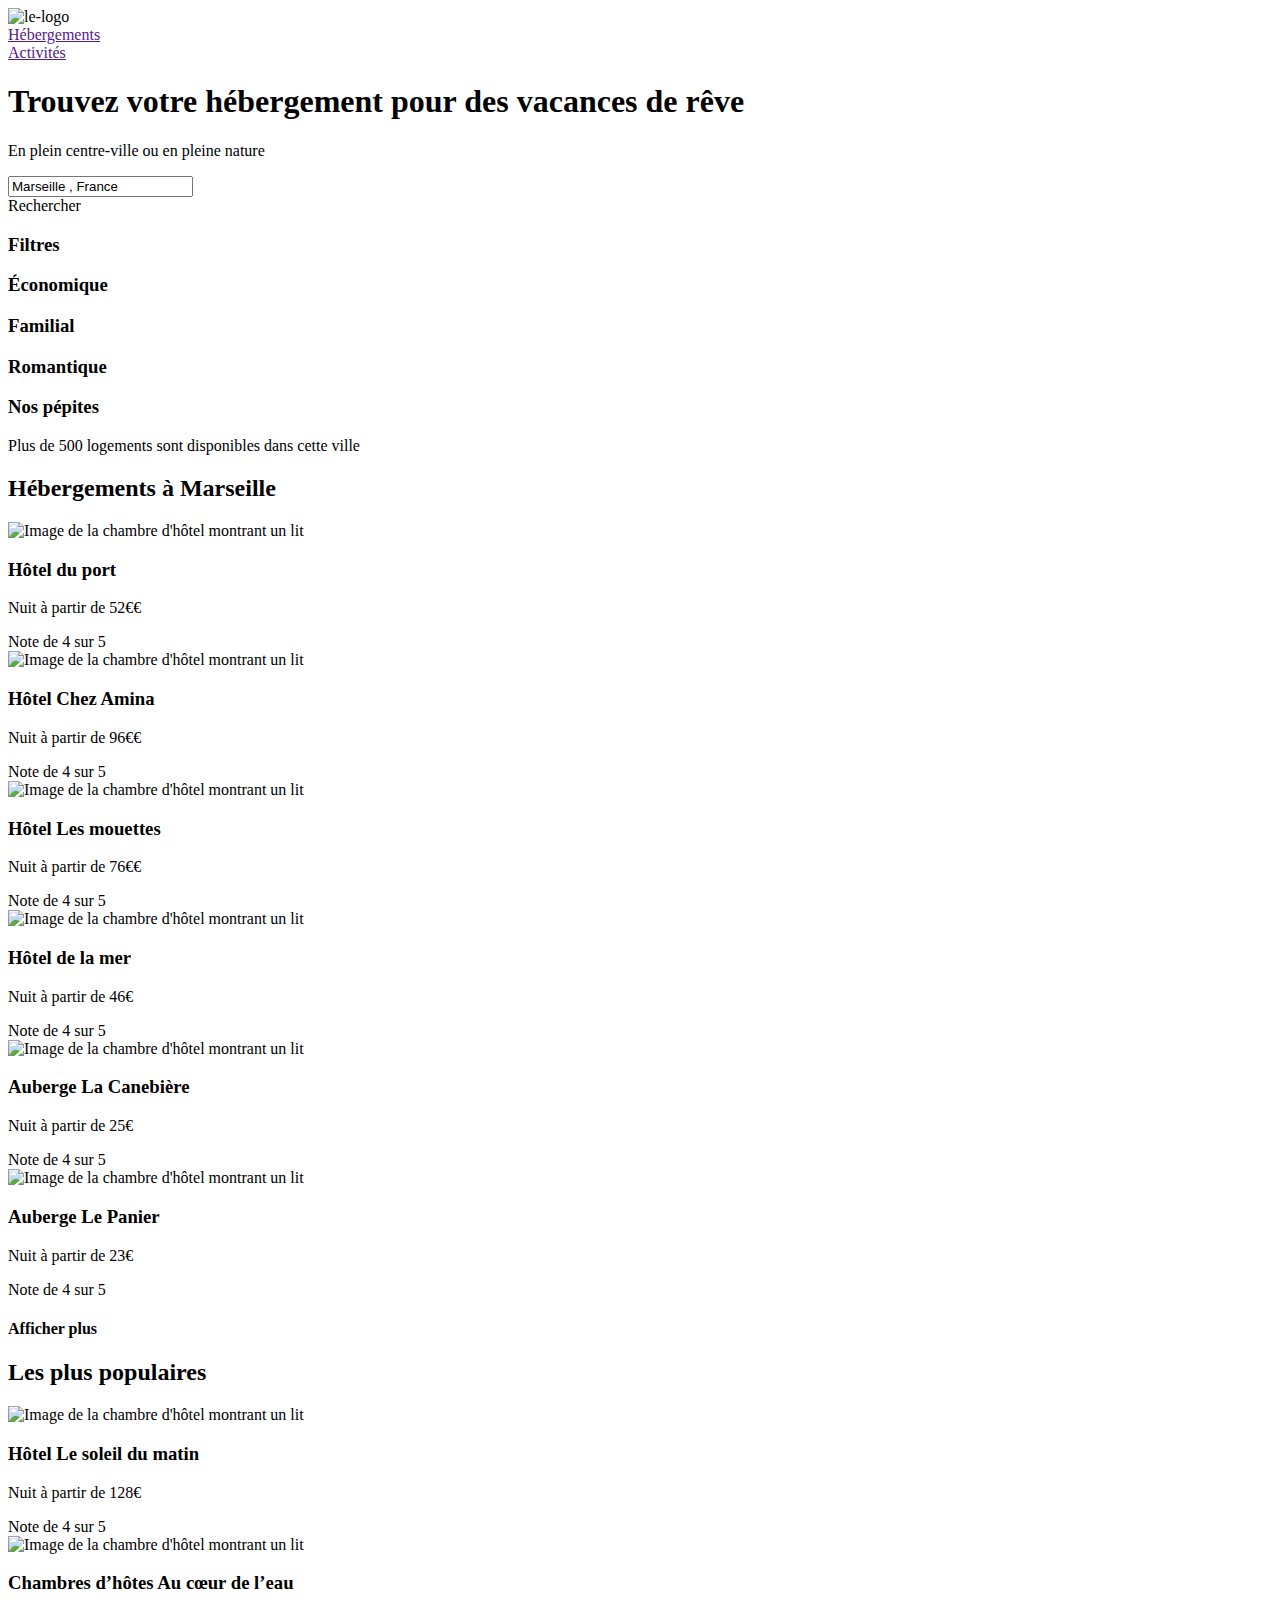
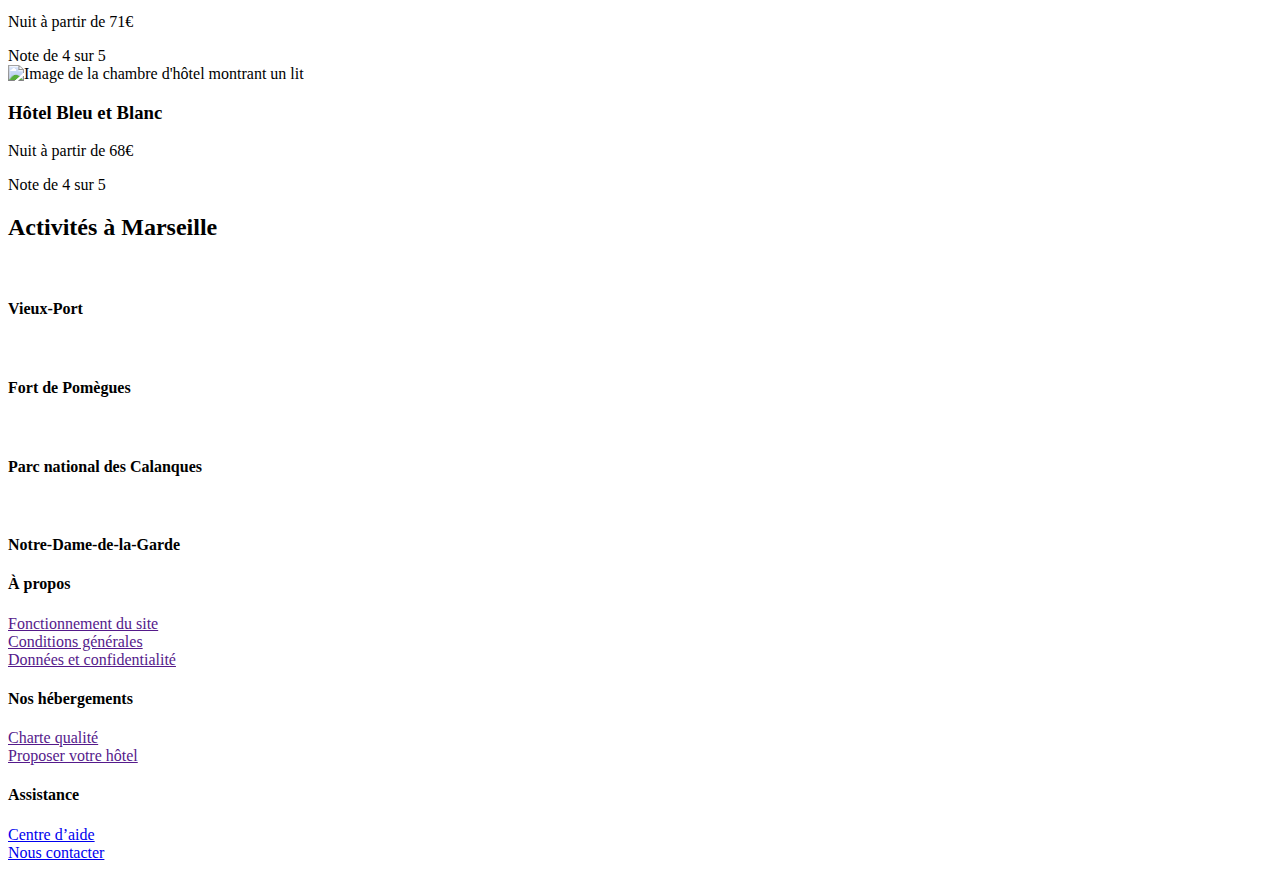
==== index.html @ b56845f7 "ajout partie responsive Mo" ====
<!DOCTYPE html>
<html lang="fr">

<head>
    <meta charset="UTF-8">
    <meta name="viewport" content="width=device-width, initial-scale=1.0">
    <title>Booki</title>
    <link rel="preconnect" href="https://fonts.googleapis.com">
    <link rel="preconnect" href="https://fonts.gstatic.com" crossorigin>
    <link href="https://fonts.googleapis.com/css2?family=Raleway:wght@400;500;700&display=swap" rel="stylesheet">
    <link rel="stylesheet" href="https://cdnjs.cloudflare.com/ajax/libs/font-awesome/6.2.1/css/all.min.css"
        integrity="sha512-MV7K8+y+gLIBoVD59lQIYicR65iaqukzvf/nwasF0nqhPay5w/9lJmVM2hMDcnK1OnMGCdVK+iQrJ7lzPJQd1w=="
        crossorigin="anonymous" referrerpolicy="no-referrer" />
    <link rel="stylesheet" href="./css/style.css">
</head>

<body>
    <div class="main-container">
        <header class="flexBetween">
                <div class="logoTaille">
                    <img src="images/logo/Booki.png" alt="le-logo" >
                </div>
                <div class="sizeLiens flexBetween">
                    <div class="sizeLien flexCenter bordureLien bordureLienM"><a class="colorLiens2 DecorationNone" href="" >Hébergements</a></div>
                    <div class="sizeLien flexCenter"><a class="colorLiens1 DecorationNone" href="" >Activités</a></div>
                </div> 
        </header>
        <main>
            <section>
            <div>
                <div class="txtsDebut">
                    <h1>Trouvez votre hébergement pour des vacances de rêve </h2>
                    <p>En plein centre-ville ou en pleine nature</p>  
                </div>
                <div class="bar-recherche flexCenter">         
                    <div class="backGris iconSize flexCenter"><i class="fa-solid fa-location-dot colorNoir"></i></div>
                    <div >
                        <input class="recherche flexCenter rechercheBordure paddingLeft" type="search" value="Marseille , France">
                    </div>   
                    <div class="backBleu boutonRecherche flexCenter">
                        <span class="boutonReNone">Rechercher </span>
                        <span class="DeskNone"><i class="fas fa-search"></i></span>
                    </div>
                </div>
            <div class="filtres filtreNone">
                <div class="filtreMarg">
                   <h3>Filtres</h3>
                   </div>
                <div class="filtreNone filtre1">
                    <div class="flexBetween filtreBox ">
                        <i class="fa-solid fa-money-bill-wave fa-lg filtresIcone flexCenter"></i>
                        <div class="filtresTexte flexCenter"><h3>Économique</h3></div>
                    </div>
                    <div class=" flexBetween filtreBox">
                        <i class="fa-solid fa-child-reaching fa-lg filtresIcone flexCenter"></i>
                        <div class="filtresTexte flexCenter"><h3>Familial</h3></div>
                    </div>
                </div>
                <div class="filtreNone filtre2">
                    <div class="flexBetween filtreBox ">
                        <i class="fa-solid fa-heart fa-lg filtresIcone flexCenter"></i>
                        <div class="filtresTexte flexCenter"><h3>Romantique</h3></div>
                    </div>
                    <div class="flexBetween filtreBox ">
                        <i class="fa-solid fa-fire fa-lg filtresIcone flexCenter"></i>
                        <div class="filtresTexte flexCenter"><h3>Nos pépites</h3></div>
                    </div>
                </div>
               
            </div>
            <div class="iconeParaInfo">
                <div class="infoIcone flexCenter"><i class="fa-solid fa-info fa-xs"></i></div>
                <p>Plus de 500 logements sont disponibles dans cette ville </p>
            </div>
            </section>
        
            <div class="hebergements-and-populaires">
                <section class="hebergements">
                    <div class="hebergements-title">
                        <h2 class="section-title">Hébergements à Marseille</h2>  
                    </div>
                    <div class="hebergements-cards">
                        <div class="container1">
                            <article class="card">
                                <img src="./images/hebergements/fred-kleber.jpg" alt="Image de la chambre d'hôtel montrant un lit">
                                <div class="card-content">
                                    <div class="card-txt">
                                        <h3 class="card-title">Hôtel du port</h3>
                                        <p class="card-subtitle">Nuit à partir de 52€<span class="euro">€</span></p>
                                    </div>
                                    <div class="card-rating">
                                        <i class="fa-xs fa-solid fa-star" aria-hidden="true"></i>
                                        <i class="fa-xs fa-solid fa-star" aria-hidden="true"></i>
                                        <i class="fa-xs fa-solid fa-star" aria-hidden="true"></i>
                                        <i class="fa-xs fa-solid fa-star" aria-hidden="true"></i>
                                        <i class="fa-xs fa-solid fa-star neutral-star" aria-hidden="true"></i>
                                        <span class="sr-only">Note de 4 sur 5</span>
                                    </div>
                                </div>
                            </article>
                            <article class="card">
                                <img src="./images/hebergements/febrian-zakaria.jpg" alt="Image de la chambre d'hôtel montrant un lit">
                                <div class="card-content">
                                    <div class="card-txt">
                                        <h3 class="card-title">Hôtel Chez Amina</h3>
                                        <p class="card-subtitle">Nuit à partir de 96€<span class="euro">€</span></p>
                                    </div>
                                    <div class="card-rating">
                                        <i class="fa-xs fa-solid fa-star" aria-hidden="true"></i>
                                        <i class="fa-xs fa-solid fa-star" aria-hidden="true"></i>
                                        <i class="fa-xs fa-solid fa-star" aria-hidden="true"></i>
                                        <i class="fa-xs fa-solid fa-star" aria-hidden="true"></i>
                                        <i class="fa-xs fa-solid fa-star neutral-star" aria-hidden="true"></i>
                                        <span class="sr-only">Note de 4 sur 5</span>
                                    </div>
                                </div>
                            </article>
                            <article class="card">
                                <img src="./images/hebergements/reisetopia.jpg" alt="Image de la chambre d'hôtel montrant un lit">
                                <div class="card-content">
                                    <div class="card-txt">
                                        <h3 class="card-title">Hôtel Les mouettes</h3>
                                        <p class="card-subtitle">Nuit à partir de 76€<span class="euro">€</span></p>
                                    </div>
                                    <div class="card-rating">
                                        <i class="fa-xs fa-solid fa-star" aria-hidden="true"></i>
                                        <i class="fa-xs fa-solid fa-star" aria-hidden="true"></i>
                                        <i class="fa-xs fa-solid fa-star" aria-hidden="true"></i>
                                        <i class="fa-xs fa-solid fa-star" aria-hidden="true"></i>
                                        <i class="fa-xs fa-solid fa-star neutral-star" aria-hidden="true"></i>
                                        <span class="sr-only">Note de 4 sur 5</span>
                                    </div>
                                </div>
                            </article>
                        </div>
                        <div class="container2">
                        <article class="card">
                            <img src="./images/hebergements/annie-spratt.jpg" alt="Image de la chambre d'hôtel montrant un lit">
                            <div class="card-content">
                                <div class="card-txt">
                                    <h3 class="card-title">Hôtel de la mer</h3>
                                    <p class="card-subtitle">Nuit à partir de 46<span class="euro">€</span></p>
                                </div>
                                <div class="card-rating">
                                    <i class="fa-xs fa-solid fa-star" aria-hidden="true"></i>
                                    <i class="fa-xs fa-solid fa-star" aria-hidden="true"></i>
                                    <i class="fa-xs fa-solid fa-star" aria-hidden="true"></i>
                                    <i class="fa-xs fa-solid fa-star" aria-hidden="true"></i>
                                    <i class="fa-xs fa-solid fa-star neutral-star" aria-hidden="true"></i>
                                    <span class="sr-only">Note de 4 sur 5</span>
                                </div>
                            </div>
                        </article>
                        <article class="card">
                            <img src="./images/hebergements/marcus-loke.jpg" alt="Image de la chambre d'hôtel montrant un lit">
                            <div class="card-content">
                                <div class="card-txt">
                                    <h3 class="card-title">Auberge La Canebière</h3>
                                    <p class="card-subtitle">Nuit à partir de 25<span class="euro">€</span></p>
                                </div>
                                <div class="card-rating">
                                    <i class="fa-xs fa-solid fa-star" aria-hidden="true"></i>
                                    <i class="fa-xs fa-solid fa-star" aria-hidden="true"></i>
                                    <i class="fa-xs fa-solid fa-star" aria-hidden="true"></i>
                                    <i class="fa-xs fa-solid fa-star" aria-hidden="true"></i>
                                    <i class="fa-xs fa-solid fa-star neutral-star" aria-hidden="true"></i>
                                    <span class="sr-only">Note de 4 sur 5</span>
                                </div>
                            </div>
                        </article>
                        <article class="card">
                            <img src="./images/hebergements/nicate-lee.jpg" alt="Image de la chambre d'hôtel montrant un lit">
                            <div class="card-content">
                                <div class="card-txt">
                                    <h3 class="card-title">Auberge Le Panier</h3>
                                    <p class="card-subtitle">Nuit à partir de 23<span class="euro">€</span></p>
                                </div>
                                <div class="card-rating">
                                    <i class="fa-xs fa-solid fa-star" aria-hidden="true"></i>
                                    <i class="fa-xs fa-solid fa-star" aria-hidden="true"></i>
                                    <i class="fa-xs fa-solid fa-star" aria-hidden="true"></i>
                                    <i class="fa-xs fa-solid fa-star" aria-hidden="true"></i>
                                    <i class="fa-xs fa-solid fa-star neutral-star" aria-hidden="true"></i>
                                    <span class="sr-only">Note de 4 sur 5</span>
                                </div>
                            </div>
                        </article>
                        </div>
                        <div class="afficherPlus">
                            <h4>Afficher plus</h4>
                        </div>
                    </div>
                </section>
                <section class="populaires">
                    <div class="populaires-title">
                        <h2 class="section-title">Les plus populaires</h2>
                        <i class="fa-solid fa-chart-line" aria-hidden="true"></i>
                    </div>
                    <div class="populaires-cards">
                        <article class="card">
                            <img src="./images/hebergements/emile-guillemot.jpg" alt="Image de la chambre d'hôtel montrant un lit">
                            <div class="card-content">
                                <div class="card-txt">
                                    <h3 class="card-title">Hôtel Le soleil du matin</h3>
                                    <p class="card-subtitle">Nuit à partir de 128<span class="euro">€</span></p>
                                </div>
                                <div class="card-rating">
                                    <i class="fa-xs fa-solid fa-star" aria-hidden="true"></i>
                                    <i class="fa-xs fa-solid fa-star" aria-hidden="true"></i>
                                    <i class="fa-xs fa-solid fa-star" aria-hidden="true"></i>
                                    <i class="fa-xs fa-solid fa-star" aria-hidden="true"></i>
                                    <i class="fa-xs fa-solid fa-star neutral-star" aria-hidden="true"></i>
                                    <span class="sr-only">Note de 4 sur 5</span>
                                </div>
                            </div>
                        </article>
                        <article class="card">
                            <img src="./images/hebergements/aw-creative.jpg" alt="Image de la chambre d'hôtel montrant un lit">
                            <div class="card-content">
                                <div class="card-txt">
                                    <h3 class="card-title">Chambres d’hôtes Au cœur de l’eau</h3>
                                    <p class="card-subtitle">Nuit à partir de 71<span class="euro">€</span></p>
                                </div>
                                <div class="card-rating">
                                    <i class="fa-xs fa-solid fa-star" aria-hidden="true"></i>
                                    <i class="fa-xs fa-solid fa-star" aria-hidden="true"></i>
                                    <i class="fa-xs fa-solid fa-star" aria-hidden="true"></i>
                                    <i class="fa-xs fa-solid fa-star" aria-hidden="true"></i>
                                    <i class="fa-xs fa-solid fa-star neutral-star" aria-hidden="true"></i>
                                    <span class="sr-only">Note de 4 sur 5</span>
                                </div>
                            </div>
                        </article>
                        <article class="card">
                            <img src="./images/hebergements/febrian-zakaria2.jpg" alt="Image de la chambre d'hôtel montrant un lit">
                            <div class="card-content">
                                <div class="card-txt">
                                    <h3 class="card-title">Hôtel Bleu et Blanc</h3>
                                    <p class="card-subtitle">Nuit à partir de 68<span class="euro">€</span></p>
                                </div>
                                <div class="card-rating">
                                    <i class="fa-xs fa-solid fa-star" aria-hidden="true"></i>
                                    <i class="fa-xs fa-solid fa-star" aria-hidden="true"></i>
                                    <i class="fa-xs fa-solid fa-star" aria-hidden="true"></i>
                                    <i class="fa-xs fa-solid fa-star" aria-hidden="true"></i>
                                    <i class="fa-xs fa-solid fa-star neutral-star" aria-hidden="true"></i>
                                    <span class="sr-only">Note de 4 sur 5</span>
                                </div>
                            </div>
                        </article>
                    </div>
                </section>
            </div>
            <div class="activites">
                <div class="activites-title">
                     <h2>Activités à Marseille </h2>
                </div>   
                <div class="activites-cards"> 
                    <article class="card">
                        <div class="card-content">
                            <img src="images/activites/reno-laithienne.jpg" alt="">
                            <h4>Vieux-Port</h4>
                        </div> 
                    </article>
                    <article class="card">
                        <div class="card-content">
                                <img src="images/activites/paul-hermann.jpg" alt="">
                                <h4>Fort de Pomègues</h4>
                        </div>
                    </article>
                    <article class="card">
                        <div class="card-content">
                            <img src="images/activites/kilyan-sockalingum.jpg" alt="">
                            <h4>Parc national des Calanques</h4>
                        </div>
                    </article>
                    <article class="card">
                        <div class="card-content">
                            <img src="images/activites/florian-wehde.jpg" alt="">
                            <h4>Notre-Dame-de-la-Garde</h4>
                        </div>
                    </article>
                </div>
            </div>
        </main>
        <footer>
            <nav class="footerContent">
                <div>
                    <h4>À propos</h4>
                    <div class="footerLienMarg"><a href="" class="DecorationNone colorNoir">Fonctionnement du site</a></div>
                    <div class="footerLienMarg"><a href="" class="DecorationNone colorNoir">Conditions générales </a></div>
                    <div class="footerLienMarg"><a href="" class="DecorationNone colorNoir">Données et confidentialité</a></div>
                </div>
                <div class="footerContent">
                    <h4>Nos hébergements</h4>
                    <div class="footerLienMarg"><a href="" class="DecorationNone colorNoir" >Charte qualité</a></div>
                    <div class="footerLienMarg"><a href="" class="DecorationNone colorNoir">Proposer votre hôtel</a></div>
                </div>
                <div class="footerContent ">
                    <h4>Assistance</h4>
                    <div class="footerLienMarg"> <a href="#" class="DecorationNone colorNoir">Centre d’aide</a></div>
                    <div class="footerLienMarg"><a href="#" class="DecorationNone colorNoir" >Nous contacter</a></div>
                </div>
            </nav>   
        </footer>
    </div>
</body>

</html>
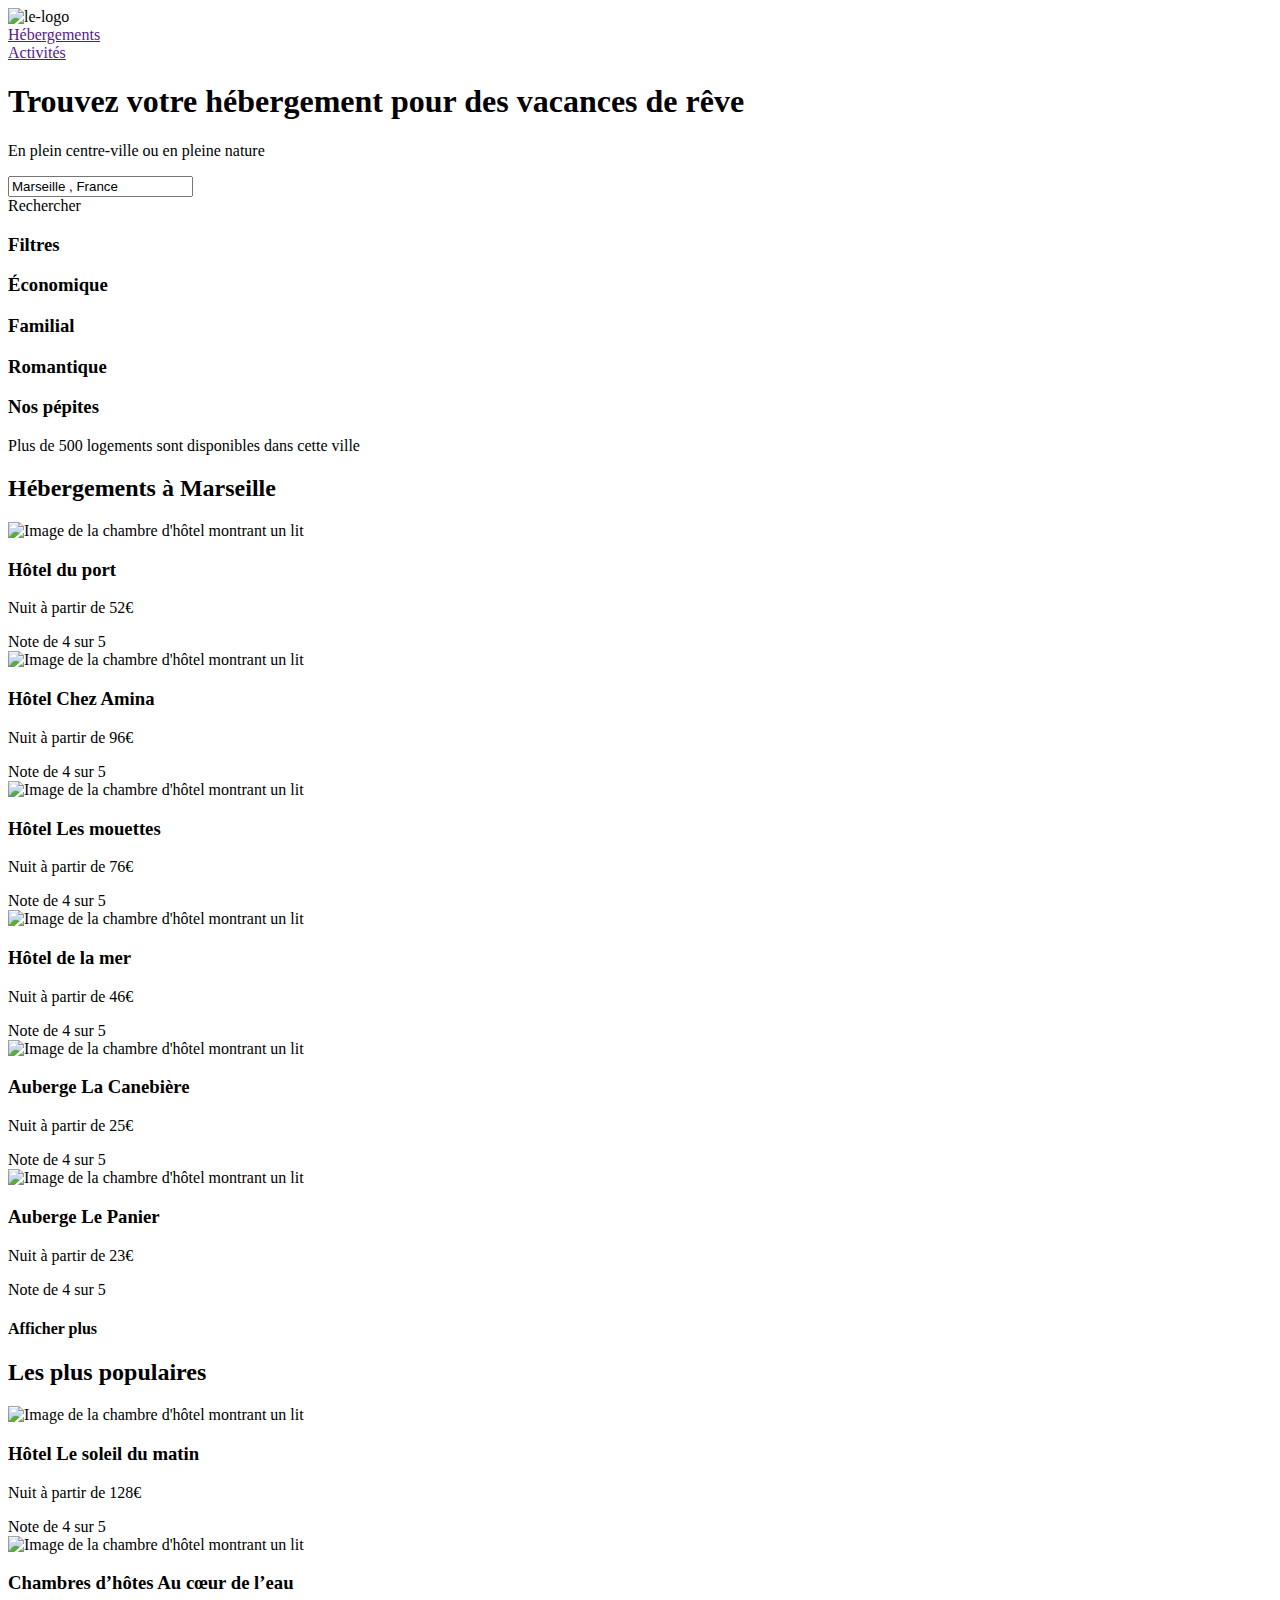
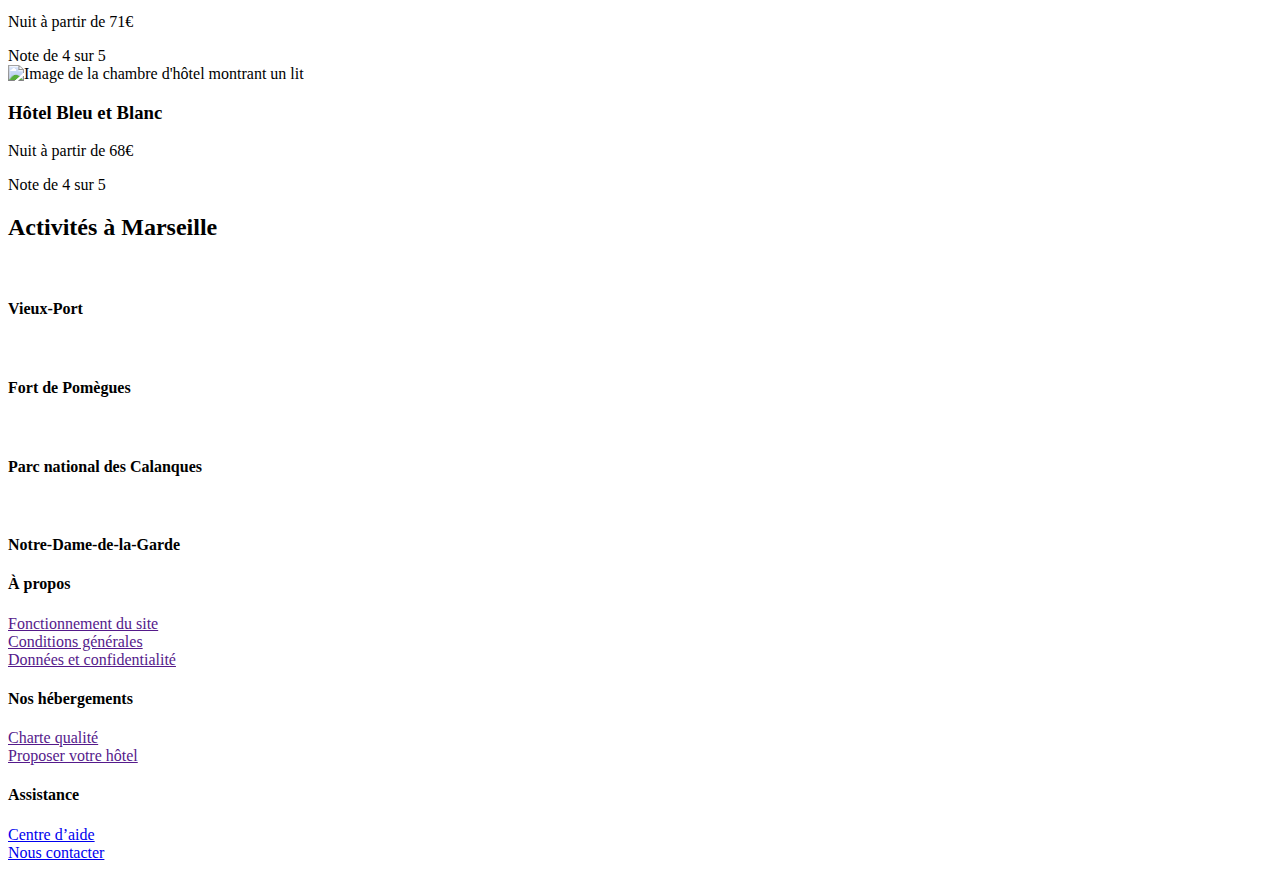
==== commit 36f3a94f: "ajout partie responsive" ====
--- a/index.html
+++ b/index.html
@@ -86,7 +86,7 @@
                                 <div class="card-content">
                                     <div class="card-txt">
                                         <h3 class="card-title">Hôtel du port</h3>
-                                        <p class="card-subtitle">Nuit à partir de 52€<span class="euro">€</span></p>
+                                        <p class="card-subtitle">Nuit à partir de 52<span class="euro">€</span></p>
                                     </div>
                                     <div class="card-rating">
                                         <i class="fa-xs fa-solid fa-star" aria-hidden="true"></i>
@@ -103,7 +103,7 @@
                                 <div class="card-content">
                                     <div class="card-txt">
                                         <h3 class="card-title">Hôtel Chez Amina</h3>
-                                        <p class="card-subtitle">Nuit à partir de 96€<span class="euro">€</span></p>
+                                        <p class="card-subtitle">Nuit à partir de 96<span class="euro">€</span></p>
                                     </div>
                                     <div class="card-rating">
                                         <i class="fa-xs fa-solid fa-star" aria-hidden="true"></i>
@@ -120,7 +120,7 @@
                                 <div class="card-content">
                                     <div class="card-txt">
                                         <h3 class="card-title">Hôtel Les mouettes</h3>
-                                        <p class="card-subtitle">Nuit à partir de 76€<span class="euro">€</span></p>
+                                        <p class="card-subtitle">Nuit à partir de 76<span class="euro">€</span></p>
                                     </div>
                                     <div class="card-rating">
                                         <i class="fa-xs fa-solid fa-star" aria-hidden="true"></i>
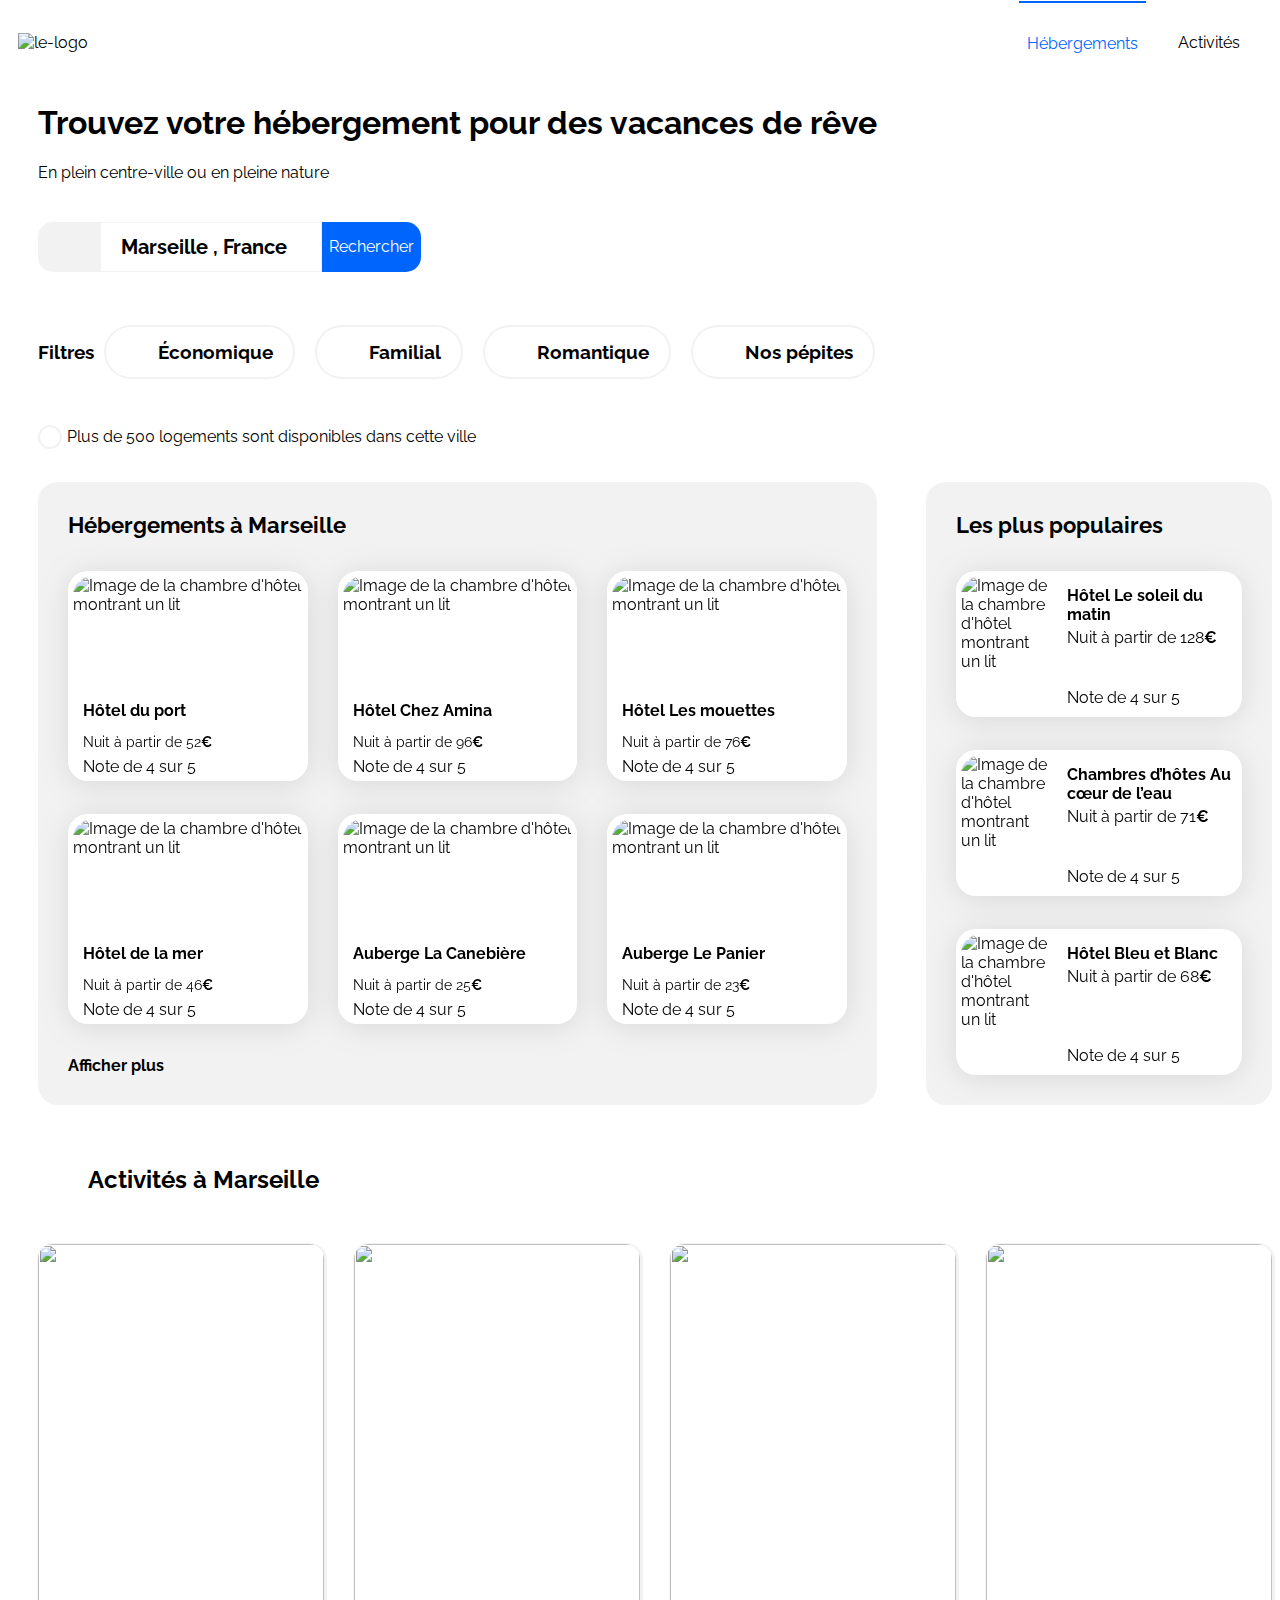
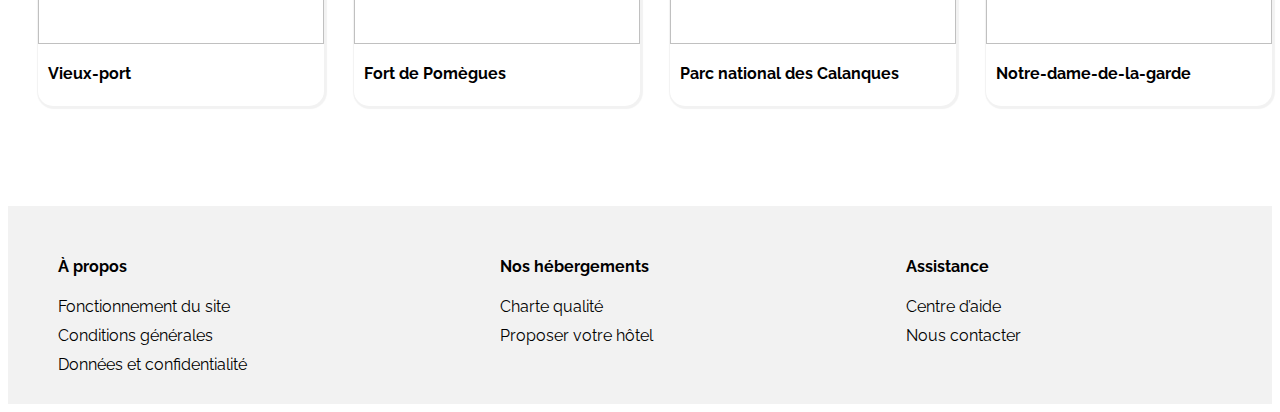
==== commit 3fdbf993: "modification partie responsive" ====
--- a/index.html
+++ b/index.html
@@ -16,14 +16,14 @@
 
 <body>
     <div class="main-container">
-        <header class="flexBetween">
-                <div class="logoTaille">
-                    <img src="images/logo/Booki.png" alt="le-logo" >
-                </div>
-                <div class="sizeLiens flexBetween">
-                    <div class="sizeLien flexCenter bordureLien bordureLienM"><a class="colorLiens2 DecorationNone" href="" >Hébergements</a></div>
-                    <div class="sizeLien flexCenter"><a class="colorLiens1 DecorationNone" href="" >Activités</a></div>
+        <header >
+            <div class="entete flexBetween">
+                <img src="images/logo/Booki.png" alt="le-logo" >
+                <div class="sizeLiens flexAround">
+                    <div class="sizeLien flexCenter bordureLien bordureLienM-B"><a class="colorLiens2 DecorationNone" href="" >Hébergements</a></div>
+                    <div class="sizeLien flexCenter bordureLienM-G"><a class="colorLiens1 DecorationNone" href="" >Activités</a></div>
                 </div> 
+            </div>    
         </header>
         <main>
             <section>
@@ -32,12 +32,14 @@
                     <h1>Trouvez votre hébergement pour des vacances de rêve </h2>
                     <p>En plein centre-ville ou en pleine nature</p>  
                 </div>
-                <div class="bar-recherche flexCenter">         
-                    <div class="backGris iconSize flexCenter"><i class="fa-solid fa-location-dot colorNoir"></i></div>
-                    <div >
-                        <input class="recherche flexCenter rechercheBordure paddingLeft" type="search" value="Marseille , France">
+                <div class="bar-recherche">         
+                    <div class="backGris iconSize flexCenter">
+                        <i class="fa-solid fa-location-dot fa-lg colorNoir"></i>
+                    </div>
+                    <div class="recherche">
+                        <input class=" flexCenter rechercheBordure" type="search" value="Marseille , France">
                     </div>   
-                    <div class="backBleu boutonRecherche flexCenter">
+                    <div class="boutonRecherche flexCenter backBleu ">
                         <span class="boutonReNone">Rechercher </span>
                         <span class="DeskNone"><i class="fas fa-search"></i></span>
                     </div>
@@ -255,31 +257,23 @@
                 <div class="activites-title">
                      <h2>Activités à Marseille </h2>
                 </div>   
-                <div class="activites-cards"> 
-                    <article class="card">
-                        <div class="card-content">
-                            <img src="images/activites/reno-laithienne.jpg" alt="">
-                            <h4>Vieux-Port</h4>
-                        </div> 
-                    </article>
-                    <article class="card">
-                        <div class="card-content">
-                                <img src="images/activites/paul-hermann.jpg" alt="">
-                                <h4>Fort de Pomègues</h4>
-                        </div>
-                    </article>
-                    <article class="card">
-                        <div class="card-content">
-                            <img src="images/activites/kilyan-sockalingum.jpg" alt="">
-                            <h4>Parc national des Calanques</h4>
-                        </div>
-                    </article>
-                    <article class="card">
-                        <div class="card-content">
-                            <img src="images/activites/florian-wehde.jpg" alt="">
-                            <h4>Notre-Dame-de-la-Garde</h4>
-                        </div>
-                    </article>
+                <div class="activites-cards">
+                    <div class="card-content">
+                        <img src="images/activites/reno-laithienne.jpg" alt="">
+                        <h4>Vieux-port</h4>
+                    </div>
+                    <div class="card-content">
+                        <img src="images/activites/paul-hermann.jpg" alt="">
+                        <h4>Fort de Pomègues</h4>
+                    </div>
+                    <div class="card-content">
+                        <img src="images/activites/kilyan-sockalingum.jpg" alt="">
+                        <h4>Parc national des Calanques</h4>
+                    </div>
+                    <div class="card-content">
+                        <img  src="images/activites/florian-wehde.jpg" alt="">
+                        <h4>Notre-dame-de-la-garde</h4>
+                    </div>
                 </div>
             </div>
         </main>
--- a/css/style.css
+++ b/css/style.css
@@ -0,0 +1,809 @@
+/****** General ***********/
+
+* {
+    font-family: 'Raleway', sans-serif;
+}
+
+:root {
+    --main-color: #0065FC;
+    --main-bg-color: #F2F2F2;
+    --filter-bg-color: #DEEBFF;
+}
+
+.fa-solid {
+    color: var(--main-color);
+}
+
+/****** header *******/
+
+.entete{
+margin-top: -7px;
+}
+/***** body *****/
+
+body {
+    display: flex;
+    justify-content: center;
+}
+main{
+    margin-left: 30px;
+}
+
+/******** Tout mes flex ******/
+.flexCenter{
+    display:flex ;
+    justify-content: center;
+    align-items: center;
+}
+.flexBetween{
+    display:flex ;
+    justify-content: space-between;
+    align-items: center;
+   
+}
+.flexAround{
+    display:flex ;
+    justify-content: space-around ;
+    align-items: center;
+}
+/**** Les none ****/
+.DecorationNone{
+    text-decoration: none;
+}
+.borderNone{
+    border: none;
+}
+/***** mes liens de navigation et leur couleurs ****/
+.entete img{
+    width: 80px;
+    padding-left: 10px;
+}
+
+.sizeLiens{
+    margin-top: none;
+    width : 20%
+}
+.sizeLien {
+    width: 140px;
+    height: 80px;
+}
+.colorLiens1{
+    color: #000000;
+}
+.colorLiens2{
+    color: #0065FC;
+}
+.bordureLien{
+    border-top: #0065FC 2px solid;
+}
+.rechercheBordure{
+    border: 1px solid #F2F2F2;
+}
+
+/*******Toute mes couleurs *****/
+.colorBleu{
+    color: #0065FC;
+}
+.colorBleucClaire{
+    color: #DEEBFF;
+}
+.colorGris{
+    color: #F2F2F2;
+}
+.colorNoir{
+    color: #000000;
+}
+
+.backBleu{
+    background-color: #0065FC;
+}
+.backBleuClaire{
+    background-color: #DEEBFF;
+}
+.backGris{
+    background-color: #F2F2F2;
+}
+
+/***** Bar de recherche ***/
+.bar-recherche{
+    display: flex;
+    flex-direction: row;
+    margin-top: 40px;
+    
+}
+.iconSize{
+    width: 5%;
+    height: 50px;
+    background-color:#F2F2F2;
+    color: #000000;
+    border-radius: 15px 0 0 15px;
+}
+.iconSize i{
+    align-self: center;
+}
+.boutonRecherche{
+    width: 8%;
+    height: 50px;
+    color: white;
+    cursor: pointer;
+    border-radius: 0 15px 15px 0;
+}
+.DeskNone{
+    display: none;
+}
+.recherche{
+    height: 50px;
+    width: 18%;
+}
+.recherche input{
+    width: 100%;
+    height: 50px;
+    font-size: 20px;
+    font-weight: bold;
+    padding-left: 20px;
+}
+/**** Filtres *****/
+
+.filtres{
+    display: flex;
+    align-items: center ;
+    margin-top: 50px;
+    margin-bottom:30px;
+}
+.filtre1{
+    display: flex;
+    flex-direction: row;
+    margin-left: 10px;
+}
+.filtre2{
+    display: flex;
+    flex-direction: row;
+}
+.filtreBox{
+    height: 50px;
+    border: #F2F2F2 2px solid;
+    border-radius: 30px ;
+    margin-right: 20px;
+}
+.filtresTexte{
+    height: 50px;
+    padding-right: 20px;
+}
+.filtresIcone{
+    height: 52px;
+    width: 52px;
+    border-radius: 25px;
+    color: #0065FC;
+    
+}
+
+.filtreBox:hover {
+    
+    background-color: #DEEBFF;
+}
+
+/****** paragraphe info *****/
+.infoIcone{
+    width: 20px;
+    height: 20px;
+    border: 2px solid #F2F2F2;
+    border-radius: 25px;
+    margin-right: 5px;
+}
+.iconeParaInfo{
+    display: flex;
+    align-items: center;
+    margin-bottom: 20px;
+}
+
+/******   ******/
+.section-title {
+    margin: 0;
+    font-size: 22px;
+}
+
+.card {
+    background-color: white;
+    border-radius: 20px;
+    padding: 5px;
+    filter: drop-shadow(0px 3px 15px rgba(0, 0, 0, 0.1));
+}
+
+.card img {
+    object-fit: cover;
+}
+
+.card-title {
+    font-size: 16px;
+}
+
+.euro {
+    font-weight: 700;
+}
+
+.neutralStar {
+    color: var(--main-bg-color)
+}
+
+/****** Hebergements And Populaires ***********/
+.hebergements-and-populaires {
+    display: flex;
+    justify-content: space-between;
+}
+
+.hebergements-and-populaires section {
+    background-color: #F2F2F2;
+    border-radius: 20px;
+    padding: 30px;
+    box-sizing: border-box;
+}
+
+/****** Hebergements ***********/
+
+.hebergements {
+    width: 68%;
+}
+
+.hebergements-title {
+    display: flex;
+    justify-content: space-between;
+    align-items: center;
+}
+.hebergements-cards {
+    display: inline-flex;
+    flex-direction: column;
+    width: 100%;
+
+}
+.hebergements-cards .container1{
+    width: 100%;
+    display: flex;
+    flex-direction: row; 
+    gap: 30px;
+}
+.hebergements-cards .container2{
+    width: 100%;
+    display: flex;
+    flex-direction: row;
+    gap: 30px;
+   
+}
+.hebergements-cards .card {
+    display: flex;
+    flex-direction: column;
+    margin-top: 33px;
+    width: 100%;
+    
+}
+
+.hebergements-cards img {
+    width: 100%;
+    height: 120px;
+    border-top-left-radius: 20px;
+    border-top-right-radius: 20px;
+}
+
+.hebergements-cards .card-content {
+    width: 100%;
+    height: 80px;
+    display: flex;
+    flex-direction: column;
+    justify-content: space-between;
+    box-sizing: border-box;
+    padding-left: 10px;
+}
+
+.hebergements-cards .card-title {
+    margin-top: 5px;
+    margin-bottom: 2px;
+}
+
+.hebergements-cards .card-subtitle {
+    margin-bottom: 2px;
+    font-size: 14px;
+}
+
+.hebergements-cards .card-rating {
+    margin-bottom: 2px;
+    margin-top: 5px;
+}
+
+.afficherPlus{
+    margin-top: 10px;
+    margin-bottom: -25px;
+}
+/****** Populaires ***********/
+.populaires {
+    width: 28%;
+}
+
+.populaires-title {
+    display: flex;
+    justify-content: space-between;
+    align-items: center;
+}
+
+.populaires-cards .card {
+    display: flex;
+    margin-top: 33px;
+}
+
+.populaires-cards img {
+    width: 33%;
+    height: 136px;
+    border-top-left-radius: 20px;
+    border-bottom-left-radius: 20px;
+}
+
+.populaires-cards .card-content {
+    width: 67%;
+    padding-left: 15px;
+    display: flex;
+    flex-direction: column;
+    justify-content: space-between;
+    box-sizing: border-box;
+}
+
+.populaires-cards .card-title {
+    margin-top: 10px;
+    margin-bottom: 4px;
+}
+
+.populaires-cards .card-subtitle {
+    margin: 0;
+}
+
+.populaires-cards .card-rating {
+    margin-bottom: 5px;
+}
+
+/***** Activites marseille*****/
+.activites {
+    width: 100%;
+    margin-top: 20px;
+    margin-bottom: 100px;
+    
+}
+.activites-title {
+    margin: 60px 50px 50px ;
+}
+.activites-cards{
+    display: flex;   
+    flex-direction: row;
+    width: 100%;
+    gap: 30px;
+}
+.activites-cards .card-content{
+    display: flex;
+    flex-direction: column;
+    width: 100%;  
+    background-color: #ffffff;
+    border-radius: 15px ;
+    box-shadow: 1px 1px 1px 2px #F2F2F2
+}
+.activites-cards .card-content img{
+width: 100%;
+height: 400px;
+border-top-left-radius:15px;
+border-top-right-radius: 15px;
+}
+.activites-cards .card-content h4{
+    height: 20px;
+    margin-top: 0px;
+    border-bottom-left-radius: 15px;
+    border-bottom-right-radius: 15px;
+    padding-left: 10px;
+    padding-top: 20px;
+}
+
+
+/****** footer *****/
+footer{
+background-color: #F2F2F2;
+padding: 30px;
+margin-top: 50px;
+box-sizing: border-box;
+}
+nav{
+display: flex;
+justify-content: space-between;
+width: 80%;
+margin-left: 20px;
+}
+.footerLienMarg{
+    margin-top: 10px;
+}
+
+/* Le code ci-dessous correspond à la version responsive uniquement */
+
+/****** Media queries ***********/
+/* Medium devices (tablets, less/equal than 1024px) */
+@media (max-width: 1024px) {
+    .hebergements-and-populaires {
+        flex-direction: column;
+    }
+
+    .hebergements {
+        width: 100%;
+    }
+
+    .populaires {
+        width: 100%;
+        margin-top: 50px;
+    }
+
+    .populaires-cards {
+        display: flex;
+        flex-direction: row;
+        justify-content: space-between;
+    }
+
+    .populaires-cards .card {
+        width: 30%;
+    }
+
+    .populaires-cards .card-title {
+        font-size: 14px;
+    }
+
+    .populaires-cards .card-subtitle {
+        font-size: 13px;
+    }
+}
+
+/* Small devices (phones, less than 768px) */
+@media (max-width: 767.98px) {
+    /* ... */
+/**  header **/
+   /***** mes liens de navigation et leur couleurs ****/ 
+
+.entete{
+    display: flex;
+    flex-direction: column;
+}
+.entete img{
+    width: 140px;
+    height: 40px;
+    margin-top: 50px;
+}
+.sizeLiens{
+    width: 100%;
+    display: flex;
+    flex-direction: row;  
+}
+.sizeLien {
+    width: 50%;
+    height: 100px;
+    font-size: 30px;
+}
+.bordureLien{
+    border-top: none;
+}
+.bordureLienM-B{
+    border-bottom: #0065FC 2px solid;
+    size:150%;
+}
+.bordureLienM-G{
+    border-bottom:  #F2F2F2 2px solid;
+    size: 150%;
+}
+
+
+/****** body ****/
+    body {
+        display: flex;
+        justify-content: center; 
+    }
+
+.hebergements-and-populaires {
+        width: 100%;
+        
+    }
+/****** textes debut *******/
+.txtsDebut{
+    
+    font-size:20px;
+}
+/****** paragraphe info *****/
+.infoIcone{
+    width: 80px;
+    height: 70px;
+    border: 5px solid #F2F2F2;
+    border-radius: 60px;
+    margin-right: 15px;
+}
+.iconeParaInfo{
+    display: flex;
+    align-items: center;
+    font-size: 20px;
+    margin-top: 50px;
+}
+.iconeParaInfo i{
+    font-size: 40px;
+}
+    /***** Bar de recherche ***/
+.bar-recherche{
+    font-size: 50px;
+    width:100%;
+    margin-top: 50px;
+}
+.iconSize{
+    width: 20%;
+    height: 80px;
+    background-color: rgb(232, 232, 232);
+    color: #000000;
+    border-radius: 15px 0 0 15px;
+}
+.iconSize i{
+    padding-left: 8px;
+    font-size: 40px;
+}
+.boutonRecherche{
+    width: 20%;
+    height: 80px;
+    color: white;
+    cursor: pointer;
+    border-radius: 0px 20px 20px 0px;
+}
+.boutonReNone{
+    display: none;
+}
+.DeskNone{
+    color: white;
+    display: block;
+    font-size: 60px;
+    align-items: center;
+}
+.PaddingLeft{
+    padding-left: 20px;
+}
+.recherche{
+    width: 80%;
+    height: 80px;
+    font-size: 50px;
+    text-align: center;
+    color: #000000;
+    font-weight: bold; 
+}
+.recherche input{
+    width: 100%;
+    height: 80px;
+    font-size: 40px;
+}
+/**** Filtres *****/
+.filtreNone{
+    display: flex;
+    flex-direction: column;
+    justify-content: flex-start;
+    width: 100%;
+    margin-left: 10px;
+    margin-top: 5px;
+    margin-bottom:5px;
+}
+.filtreMarg{
+    font-size: 30px;
+    
+}
+.filtre1{
+    display: flex;
+    flex-direction: row;
+    margin-bottom: 40px;
+}
+.filtre2{
+    display: flex;
+    flex-direction: row;
+    
+}
+
+.filtreBox{
+    height: 80px;
+    width: 90%;
+    border: #F2F2F2 3px solid;
+    border-radius: 50px ;
+    margin-right: 10px; 
+    padding-right: 10px;
+}
+.filtresTexte{
+    font-size: 30px;
+    
+}
+.filtresIcone{
+    font-size: 30px;
+    margin-left: 20px;
+    border-radius: 25px;
+    color: #0065FC;
+
+}
+
+/****** Populaires mobile***********/
+.populaires {
+    display: flex;
+    flex-direction: column;
+    width: 100%;
+    order: 1;
+    background-color: #f2f2f2;
+    margin-top: 50px;
+}
+
+.populaires-title h2{
+    font-size: 50px;
+}
+.populaires-cards{
+    display: flex;
+    flex-direction: column;
+    width: 100%;
+    align-items: center;
+}
+.populaires-cards .card {
+    display: flex;
+    flex-direction: row;
+    align-items: center;
+    width: 100%;
+    margin-top: 33px;
+}
+
+.populaires-cards img {
+    width: 40%;
+    height: 300px;
+    border-top-left-radius: 20px;
+    border-bottom-left-radius: 20px;
+}
+
+.populaires-cards .card-content {
+    width: 58%;
+    padding-left: 15px;
+    display: flex;
+    flex-direction: column;
+    justify-content: space-between;
+    box-sizing: border-box;
+    
+}
+.populaires-cards .card-txt{
+    width: 100%;
+    display: flex;
+    padding-bottom: 120px;
+    flex-direction: column;
+    
+}
+.populaires-cards .card-subtitle {
+    margin: 0;
+    font-size: 30px;
+}
+.populaires-cards .card-title {
+    margin-top: 10px;
+    margin-bottom: 4px;
+    font-size: 30px;
+}
+.populaires-cards .card-rating {
+    width: 100%;
+    margin-bottom: 5px;
+    font-size: xx-large;
+    
+}
+/****** Hebergements  mobile***********/
+
+.hebergements {
+    width: 100%;
+    align-items: center;
+    margin-top: 100px;
+    order: 2;
+    background-color: #ffffff;
+}
+
+.hebergements-title  h2{
+font-size: 50px;    
+}
+.hebergements-cards {
+    display: flex;
+    flex-direction: column;
+    align-items: center;
+    width: 100%;
+}
+.hebergements-cards .container1{
+    width: 100%;
+    display: flex;
+    flex-direction: column; 
+    align-items: center;
+    margin-bottom: 40px;
+}
+.hebergements-cards .container2{
+    width: 100%;
+    display: flex;
+    flex-direction: column;
+    align-items: center;
+}
+.hebergements-cards .card {
+    display: flex;
+    flex-direction: column;
+    align-items: center;
+    margin-top: 33px;
+    width: 100%;
+    height: 100%;
+    
+}
+
+.hebergements-cards img {
+    width: 100%;
+    height: 300px;
+    border-top-left-radius: 20px;
+    border-top-right-radius: 20px;
+}
+
+.hebergements-cards .card-content {
+    width: 100%;
+    height: 150px;
+    display: flex;
+    flex-direction: column;
+    justify-content: space-between;
+    box-sizing: border-box;
+}
+
+.hebergements-cards .card-title {
+    font-size: 30px;
+}
+
+.hebergements-cards .card-subtitle {
+    font-size: 30px;
+}
+
+.hebergements-cards .card-rating {
+    font-size: 30px;
+    margin-bottom: 5px;
+}
+
+.afficherPlus{
+    
+}
+
+   /***** Activites marseille mobile*****/
+   .activites {
+    display: flex;
+    flex-direction: column;
+    width: 100%;
+    
+}
+.activites-title {
+    margin: 0;
+    text-align: center;
+}
+.activites-cards{
+    display: flex;
+    flex-direction: column;
+    align-items: center;
+    height: 20%;
+    margin-top: 20px;
+    gap: 20px;
+    border-radius: 20px;
+}
+.activites-cards .card{
+width: 100%;
+justify-content: center;
+
+}
+.activites-cards .card-content{
+    height: 400px;
+    width: 100%;
+
+}
+.activites-cards .card img{
+    height: 300px;
+    width: 100%;
+    margin-bottom: 10px;
+    justify-content: center;
+}
+
+.activites-cards h4{
+    font-size: 30px;
+}
+/****** footer *****/
+footer{
+ width: 100%;
+}
+footer nav{
+    font-size: 50px;
+    display: flex;
+    flex-direction: column;
+    width: 100%;
+    align-content: space-between;
+}
+}
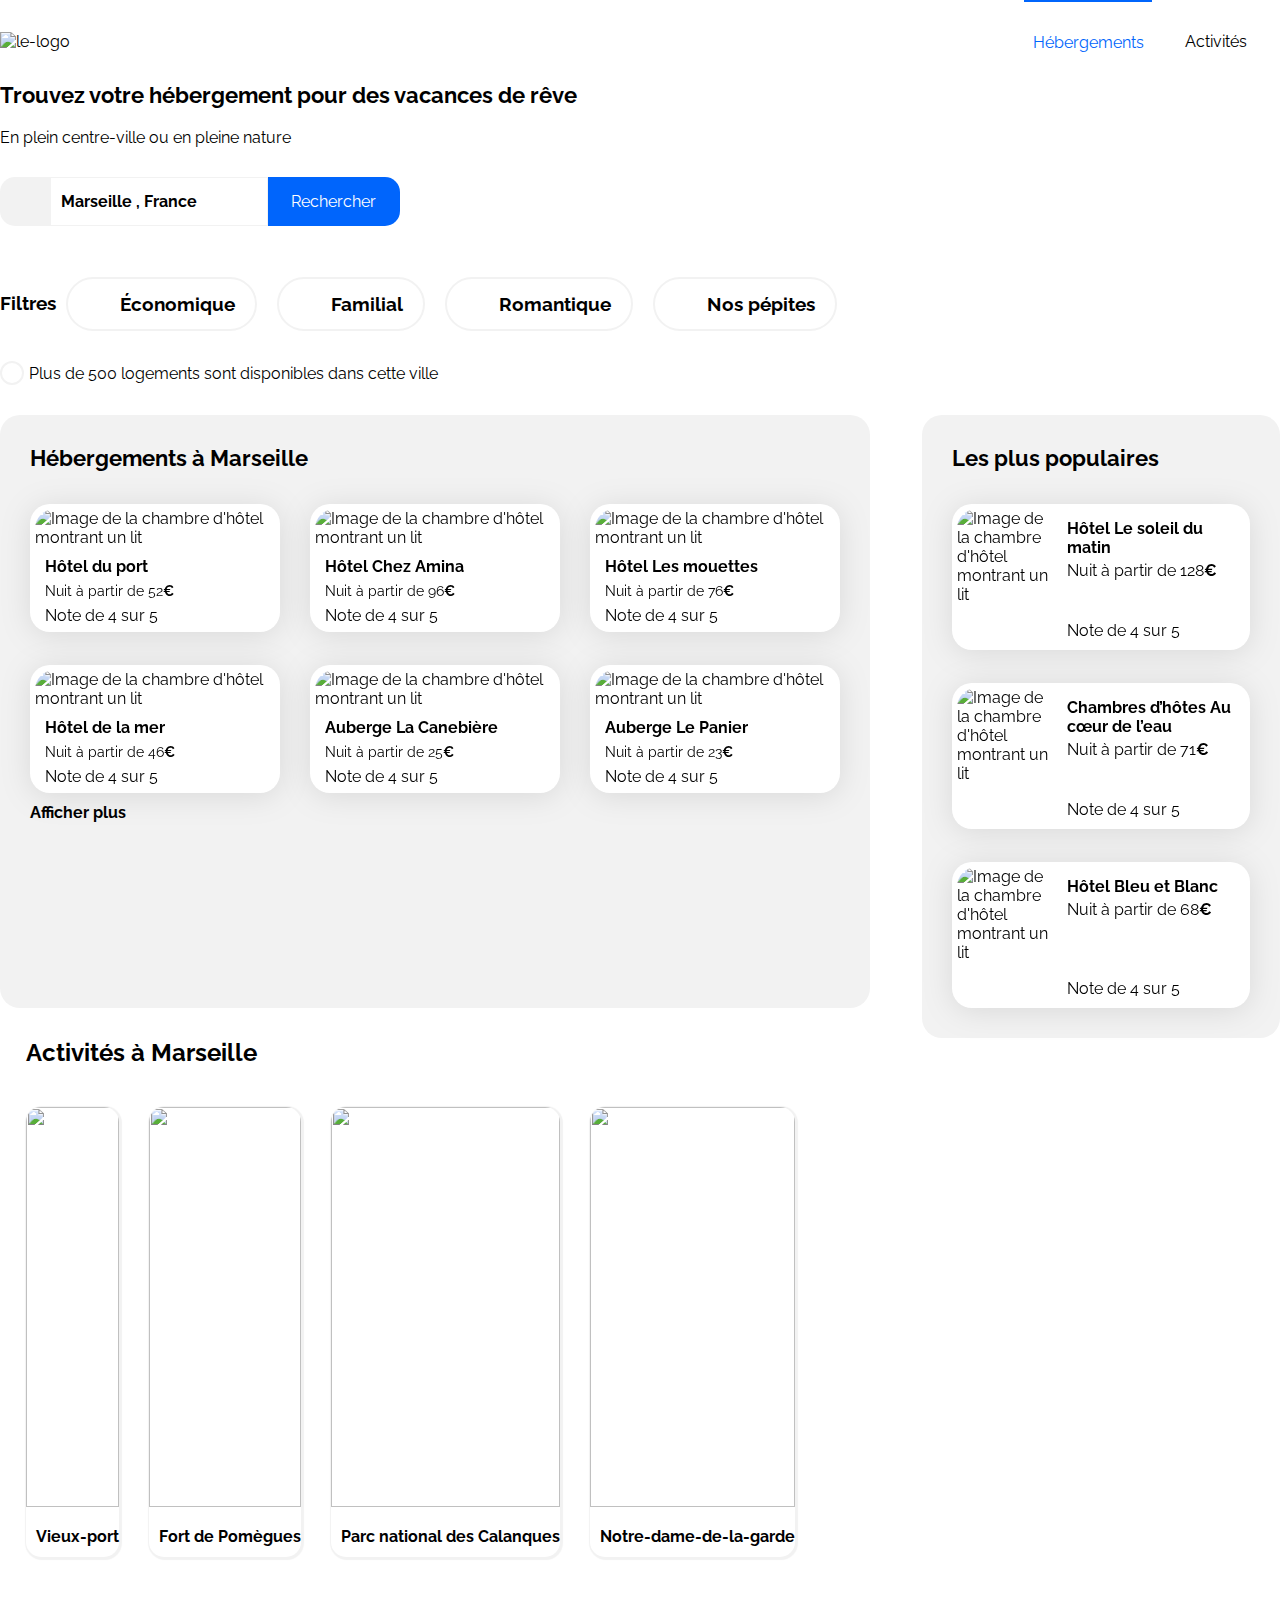
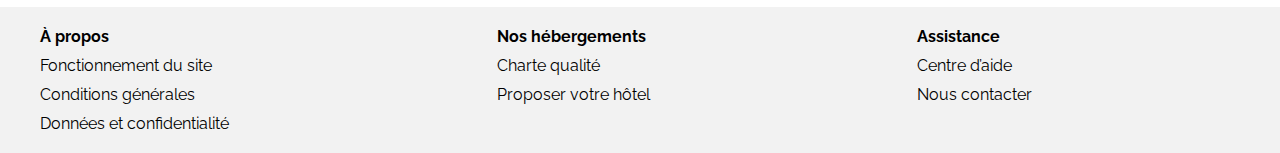
==== commit 42018ad0: "dernier commit S" ====
--- a/index.html
+++ b/index.html
@@ -10,7 +10,7 @@
     <link href="https://fonts.googleapis.com/css2?family=Raleway:wght@400;500;700&display=swap" rel="stylesheet">
     <link rel="stylesheet" href="https://cdnjs.cloudflare.com/ajax/libs/font-awesome/6.2.1/css/all.min.css"
         integrity="sha512-MV7K8+y+gLIBoVD59lQIYicR65iaqukzvf/nwasF0nqhPay5w/9lJmVM2hMDcnK1OnMGCdVK+iQrJ7lzPJQd1w=="
-        crossorigin="anonymous" referrerpolicy="no-referrer" />
+        crossorigin="anonymous" referrerpolicy="no-referrer" >
     <link rel="stylesheet" href="./css/style.css">
 </head>
 
@@ -20,71 +20,71 @@
             <div class="entete flexBetween">
                 <img src="images/logo/Booki.png" alt="le-logo" >
                 <div class="sizeLiens flexAround">
-                    <div class="sizeLien flexCenter bordureLien bordureLienM-B"><a class="colorLiens2 DecorationNone" href="" >Hébergements</a></div>
-                    <div class="sizeLien flexCenter bordureLienM-G"><a class="colorLiens1 DecorationNone" href="" >Activités</a></div>
+                    <div class="sizeLien flexCenter bordureLien bordureLienM-B"><a class="colorLiens2 DecorationNone" href="#hebergements" >Hébergements</a></div>
+                    <div class="sizeLien flexCenter bordureLienM-G"><a class="colorLiens1 DecorationNone" href="#activites" >Activités</a></div>
                 </div> 
             </div>    
         </header>
         <main>
             <section>
-            <div>
                 <div class="txtsDebut">
-                    <h1>Trouvez votre hébergement pour des vacances de rêve </h2>
+                    <h4>Trouvez votre hébergement pour des vacances de rêve </h4>
                     <p>En plein centre-ville ou en pleine nature</p>  
                 </div>
                 <div class="bar-recherche">         
                     <div class="backGris iconSize flexCenter">
                         <i class="fa-solid fa-location-dot fa-lg colorNoir"></i>
                     </div>
-                    <div class="recherche">
-                        <input class=" flexCenter rechercheBordure" type="search" value="Marseille , France">
+                    <div class="marseille-france">
+                        <input class="flex-center rechercheBordure " type="search" placeholder="Marseille , France">
                     </div>   
                     <div class="boutonRecherche flexCenter backBleu ">
                         <span class="boutonReNone">Rechercher </span>
                         <span class="DeskNone"><i class="fas fa-search"></i></span>
                     </div>
                 </div>
-            <div class="filtres filtreNone">
-                <div class="filtreMarg">
-                   <h3>Filtres</h3>
-                   </div>
-                <div class="filtreNone filtre1">
-                    <div class="flexBetween filtreBox ">
-                        <i class="fa-solid fa-money-bill-wave fa-lg filtresIcone flexCenter"></i>
-                        <div class="filtresTexte flexCenter"><h3>Économique</h3></div>
-                    </div>
-                    <div class=" flexBetween filtreBox">
-                        <i class="fa-solid fa-child-reaching fa-lg filtresIcone flexCenter"></i>
-                        <div class="filtresTexte flexCenter"><h3>Familial</h3></div>
-                    </div>
-                </div>
-                <div class="filtreNone filtre2">
-                    <div class="flexBetween filtreBox ">
-                        <i class="fa-solid fa-heart fa-lg filtresIcone flexCenter"></i>
-                        <div class="filtresTexte flexCenter"><h3>Romantique</h3></div>
-                    </div>
-                    <div class="flexBetween filtreBox ">
-                        <i class="fa-solid fa-fire fa-lg filtresIcone flexCenter"></i>
-                        <div class="filtresTexte flexCenter"><h3>Nos pépites</h3></div>
-                    </div>
-                </div>
-               
-            </div>
-            <div class="iconeParaInfo">
-                <div class="infoIcone flexCenter"><i class="fa-solid fa-info fa-xs"></i></div>
-                <p>Plus de 500 logements sont disponibles dans cette ville </p>
-            </div>
+                <div class="filtres ">
+                    <div class="filtreMarg">
+                    <h3>Filtres</h3>
+                    </div>
+                    <div class="filtres1-2">
+                        <div class=" filtre1">
+                            <div class="flexAround filtreBox ">
+                                <i class="fa-solid fa-money-bill-wave fa-lg filtresIcone flexCenter"></i>
+                                <div class="filtresTexte flexCenter"><h3>Économique</h3></div>
+                            </div>
+                            <div class=" flexAround filtreBox">
+                                <i class="fa-solid fa-child-reaching fa-lg filtresIcone flexCenter"></i>
+                                <div class="filtresTexte flexCenter"><h3>Familial</h3></div>
+                            </div>
+                        </div>
+                        <div class="filtre2">
+                            <div class="flexAround filtreBox ">
+                                <i class="fa-solid fa-heart fa-lg filtresIcone flexCenter"></i>
+                                <div class="filtresTexte flexCenter"><h3>Romantique</h3></div>
+                            </div>
+                            <div class="flexAround filtreBox ">
+                                <i class="fa-solid fa-fire fa-lg filtresIcone flexCenter"></i>
+                                <div class="filtresTexte flexCenter"><h3>Nos pépites</h3></div>
+                            </div>
+                        </div>
+                    </div>
+                </div>
+                <div class="iconeParaInfo">
+                    <div class="infoIcone flexCenter"><i class="fa-solid fa-info fa-xs"></i></div>
+                    <p>Plus de 500 logements sont disponibles dans cette ville </p>
+                </div>
             </section>
-        
             <div class="hebergements-and-populaires">
-                <section class="hebergements">
+                <section class="hebergements" id="hebergements">
                     <div class="hebergements-title">
                         <h2 class="section-title">Hébergements à Marseille</h2>  
                     </div>
                     <div class="hebergements-cards">
                         <div class="container1">
                             <article class="card">
-                                <img src="./images/hebergements/fred-kleber.jpg" alt="Image de la chambre d'hôtel montrant un lit">
+                                <a class="DecorationNone colorLiens1" href="#">
+                                    <img src="./images/hebergements/fred-kleber.jpg" alt="Image de la chambre d'hôtel montrant un lit">
                                 <div class="card-content">
                                     <div class="card-txt">
                                         <h3 class="card-title">Hôtel du port</h3>
@@ -95,13 +95,15 @@
                                         <i class="fa-xs fa-solid fa-star" aria-hidden="true"></i>
                                         <i class="fa-xs fa-solid fa-star" aria-hidden="true"></i>
                                         <i class="fa-xs fa-solid fa-star" aria-hidden="true"></i>
-                                        <i class="fa-xs fa-solid fa-star neutral-star" aria-hidden="true"></i>
+                                        <i class="fa-xs fa-solid fa-star neutral-star colorGris" aria-hidden="true"></i>
                                         <span class="sr-only">Note de 4 sur 5</span>
                                     </div>
                                 </div>
+                                </a>
                             </article>
                             <article class="card">
-                                <img src="./images/hebergements/febrian-zakaria.jpg" alt="Image de la chambre d'hôtel montrant un lit">
+                                <a class="DecorationNone colorLiens1" href="#">
+                                    <img src="./images/hebergements/febrian-zakaria.jpg" alt="Image de la chambre d'hôtel montrant un lit">
                                 <div class="card-content">
                                     <div class="card-txt">
                                         <h3 class="card-title">Hôtel Chez Amina</h3>
@@ -112,49 +114,55 @@
                                         <i class="fa-xs fa-solid fa-star" aria-hidden="true"></i>
                                         <i class="fa-xs fa-solid fa-star" aria-hidden="true"></i>
                                         <i class="fa-xs fa-solid fa-star" aria-hidden="true"></i>
-                                        <i class="fa-xs fa-solid fa-star neutral-star" aria-hidden="true"></i>
+                                        <i class="fa-xs fa-solid fa-star neutralstar colorGris" aria-hidden="true"></i>
                                         <span class="sr-only">Note de 4 sur 5</span>
                                     </div>
                                 </div>
+                                </a>
                             </article>
                             <article class="card">
-                                <img src="./images/hebergements/reisetopia.jpg" alt="Image de la chambre d'hôtel montrant un lit">
+                                <a class="DecorationNone colorLiens1" href="#">
+                                    <img src="./images/hebergements/reisetopia.jpg" alt="Image de la chambre d'hôtel montrant un lit">
+                                    <div class="card-content">
+                                        <div class="card-txt">
+                                            <h3 class="card-title">Hôtel Les mouettes</h3>
+                                            <p class="card-subtitle">Nuit à partir de 76<span class="euro">€</span></p>
+                                        </div>
+                                        <div class="card-rating">
+                                            <i class="fa-xs fa-solid fa-star " aria-hidden="true"></i>
+                                            <i class="fa-xs fa-solid fa-star" aria-hidden="true"></i>
+                                            <i class="fa-xs fa-solid fa-star" aria-hidden="true"></i>
+                                            <i class="fa-xs fa-solid fa-star" aria-hidden="true"></i>
+                                            <i class="fa-xs fa-solid fa-star neutral-star colorGris" aria-hidden="true"></i>
+                                            <span class="sr-only">Note de 4 sur 5</span>
+                                        </div>
+                                    </div>
+                                </a>                              
+                            </article>
+                        </div>
+                        <div class="container2">
+                        <article class="card">
+                            <a class="DecorationNone colorLiens1" href="#">
+                                <img src="./images/hebergements/annie-spratt.jpg" alt="Image de la chambre d'hôtel montrant un lit">
                                 <div class="card-content">
                                     <div class="card-txt">
-                                        <h3 class="card-title">Hôtel Les mouettes</h3>
-                                        <p class="card-subtitle">Nuit à partir de 76<span class="euro">€</span></p>
+                                        <h3 class="card-title">Hôtel de la mer</h3>
+                                        <p class="card-subtitle">Nuit à partir de 46<span class="euro">€</span></p>
                                     </div>
                                     <div class="card-rating">
                                         <i class="fa-xs fa-solid fa-star" aria-hidden="true"></i>
                                         <i class="fa-xs fa-solid fa-star" aria-hidden="true"></i>
                                         <i class="fa-xs fa-solid fa-star" aria-hidden="true"></i>
                                         <i class="fa-xs fa-solid fa-star" aria-hidden="true"></i>
-                                        <i class="fa-xs fa-solid fa-star neutral-star" aria-hidden="true"></i>
+                                        <i class="fa-xs fa-solid fa-star neutral-star colorGris" aria-hidden="true"></i>
                                         <span class="sr-only">Note de 4 sur 5</span>
                                     </div>
                                 </div>
-                            </article>
-                        </div>
-                        <div class="container2">
-                        <article class="card">
-                            <img src="./images/hebergements/annie-spratt.jpg" alt="Image de la chambre d'hôtel montrant un lit">
-                            <div class="card-content">
-                                <div class="card-txt">
-                                    <h3 class="card-title">Hôtel de la mer</h3>
-                                    <p class="card-subtitle">Nuit à partir de 46<span class="euro">€</span></p>
-                                </div>
-                                <div class="card-rating">
-                                    <i class="fa-xs fa-solid fa-star" aria-hidden="true"></i>
-                                    <i class="fa-xs fa-solid fa-star" aria-hidden="true"></i>
-                                    <i class="fa-xs fa-solid fa-star" aria-hidden="true"></i>
-                                    <i class="fa-xs fa-solid fa-star" aria-hidden="true"></i>
-                                    <i class="fa-xs fa-solid fa-star neutral-star" aria-hidden="true"></i>
-                                    <span class="sr-only">Note de 4 sur 5</span>
-                                </div>
-                            </div>
-                        </article>
-                        <article class="card">
-                            <img src="./images/hebergements/marcus-loke.jpg" alt="Image de la chambre d'hôtel montrant un lit">
+                            </a>
+                        </article>
+                        <article class="card">
+                            <a class="DecorationNone colorLiens1" href="#">
+                                <img src="./images/hebergements/marcus-loke.jpg" alt="Image de la chambre d'hôtel montrant un lit">
                             <div class="card-content">
                                 <div class="card-txt">
                                     <h3 class="card-title">Auberge La Canebière</h3>
@@ -165,27 +173,30 @@
                                     <i class="fa-xs fa-solid fa-star" aria-hidden="true"></i>
                                     <i class="fa-xs fa-solid fa-star" aria-hidden="true"></i>
                                     <i class="fa-xs fa-solid fa-star" aria-hidden="true"></i>
-                                    <i class="fa-xs fa-solid fa-star neutral-star" aria-hidden="true"></i>
+                                    <i class="fa-xs fa-solid fa-star neutral-star colorGris" aria-hidden="true"></i>
                                     <span class="sr-only">Note de 4 sur 5</span>
                                 </div>
                             </div>
-                        </article>
-                        <article class="card">
-                            <img src="./images/hebergements/nicate-lee.jpg" alt="Image de la chambre d'hôtel montrant un lit">
-                            <div class="card-content">
-                                <div class="card-txt">
-                                    <h3 class="card-title">Auberge Le Panier</h3>
-                                    <p class="card-subtitle">Nuit à partir de 23<span class="euro">€</span></p>
-                                </div>
-                                <div class="card-rating">
-                                    <i class="fa-xs fa-solid fa-star" aria-hidden="true"></i>
-                                    <i class="fa-xs fa-solid fa-star" aria-hidden="true"></i>
-                                    <i class="fa-xs fa-solid fa-star" aria-hidden="true"></i>
-                                    <i class="fa-xs fa-solid fa-star" aria-hidden="true"></i>
-                                    <i class="fa-xs fa-solid fa-star neutral-star" aria-hidden="true"></i>
-                                    <span class="sr-only">Note de 4 sur 5</span>
-                                </div>
-                            </div>
+                            </a>
+                        </article>
+                        <article class="card">
+                            <a class="DecorationNone colorLiens1" href="#">
+                                <img src="./images/hebergements/nicate-lee.jpg" alt="Image de la chambre d'hôtel montrant un lit">
+                                <div class="card-content">
+                                    <div class="card-txt">
+                                        <h3 class="card-title">Auberge Le Panier</h3>
+                                        <p class="card-subtitle">Nuit à partir de 23<span class="euro">€</span></p>
+                                    </div>
+                                    <div class="card-rating">
+                                        <i class="fa-xs fa-solid fa-star" aria-hidden="true"></i>
+                                        <i class="fa-xs fa-solid fa-star" aria-hidden="true"></i>
+                                        <i class="fa-xs fa-solid fa-star" aria-hidden="true"></i>
+                                        <i class="fa-xs fa-solid fa-star" aria-hidden="true"></i>
+                                        <i class="fa-xs fa-solid fa-star neutral-star colorGris" aria-hidden="true"></i>
+                                        <span class="sr-only">Note de 4 sur 5</span>
+                                    </div>
+                                </div>
+                            </a>
                         </article>
                         </div>
                         <div class="afficherPlus">
@@ -194,7 +205,7 @@
                     </div>
                 </section>
                 <section class="populaires">
-                    <div class="populaires-title">
+                    <div class="populaires-title flexBetween">
                         <h2 class="section-title">Les plus populaires</h2>
                         <i class="fa-solid fa-chart-line" aria-hidden="true"></i>
                     </div>
@@ -211,7 +222,7 @@
                                     <i class="fa-xs fa-solid fa-star" aria-hidden="true"></i>
                                     <i class="fa-xs fa-solid fa-star" aria-hidden="true"></i>
                                     <i class="fa-xs fa-solid fa-star" aria-hidden="true"></i>
-                                    <i class="fa-xs fa-solid fa-star neutral-star" aria-hidden="true"></i>
+                                    <i class="fa-xs fa-solid fa-star neutral-star colorGris" aria-hidden="true"></i>
                                     <span class="sr-only">Note de 4 sur 5</span>
                                 </div>
                             </div>
@@ -228,7 +239,7 @@
                                     <i class="fa-xs fa-solid fa-star" aria-hidden="true"></i>
                                     <i class="fa-xs fa-solid fa-star" aria-hidden="true"></i>
                                     <i class="fa-xs fa-solid fa-star" aria-hidden="true"></i>
-                                    <i class="fa-xs fa-solid fa-star neutral-star" aria-hidden="true"></i>
+                                    <i class="fa-xs fa-solid fa-star neutral-star colorGris" aria-hidden="true"></i>
                                     <span class="sr-only">Note de 4 sur 5</span>
                                 </div>
                             </div>
@@ -245,7 +256,7 @@
                                     <i class="fa-xs fa-solid fa-star" aria-hidden="true"></i>
                                     <i class="fa-xs fa-solid fa-star" aria-hidden="true"></i>
                                     <i class="fa-xs fa-solid fa-star" aria-hidden="true"></i>
-                                    <i class="fa-xs fa-solid fa-star neutral-star" aria-hidden="true"></i>
+                                    <i class="fa-xs fa-solid fa-star neutral-star colorGris" aria-hidden="true"></i>
                                     <span class="sr-only">Note de 4 sur 5</span>
                                 </div>
                             </div>
@@ -253,27 +264,35 @@
                     </div>
                 </section>
             </div>
-            <div class="activites">
+            <div class="activites " id="activites">
                 <div class="activites-title">
                      <h2>Activités à Marseille </h2>
                 </div>   
                 <div class="activites-cards">
-                    <div class="card-content">
-                        <img src="images/activites/reno-laithienne.jpg" alt="">
-                        <h4>Vieux-port</h4>
-                    </div>
-                    <div class="card-content">
-                        <img src="images/activites/paul-hermann.jpg" alt="">
-                        <h4>Fort de Pomègues</h4>
-                    </div>
-                    <div class="card-content">
-                        <img src="images/activites/kilyan-sockalingum.jpg" alt="">
-                        <h4>Parc national des Calanques</h4>
-                    </div>
-                    <div class="card-content">
-                        <img  src="images/activites/florian-wehde.jpg" alt="">
-                        <h4>Notre-dame-de-la-garde</h4>
-                    </div>
+                    <a class="DecorationNone colorLiens1" href="#">
+                        <div class="card-content">
+                            <img src="images/activites/reno-laithienne.jpg" alt="">
+                            <h4>Vieux-port</h4>
+                        </div>
+                    </a>
+                    <a class="DecorationNone colorLiens1" href="#">
+                        <div class="card-content">
+                            <img src="images/activites/paul-hermann.jpg" alt="">
+                            <h4>Fort de Pomègues</h4>
+                        </div>
+                    </a>
+                    <a class="DecorationNone colorLiens1" href="#">
+                        <div class="card-content">
+                            <img src="images/activites/kilyan-sockalingum.jpg" alt="">
+                            <h4>Parc national des Calanques</h4>
+                        </div>
+                    </a>
+                    <a class="DecorationNone colorLiens1" href="#">
+                        <div  class="card-content" >
+                            <img  src="images/activites/florian-wehde.jpg"  alt="">
+                            <h4>Notre-dame-de-la-garde</h4>
+                        </div>
+                    </a>
                 </div>
             </div>
         </main>
--- a/css/style.css
+++ b/css/style.css
@@ -1,8 +1,13 @@
 /****** General ***********/
 
 * {
+    margin: 0;
+    padding: 0;
     font-family: 'Raleway', sans-serif;
 }
+/*main{
+    padding-left: 20px;
+}*/
 
 :root {
     --main-color: #0065FC;
@@ -14,20 +19,8 @@
     color: var(--main-color);
 }
 
-/****** header *******/
-
-.entete{
-margin-top: -7px;
-}
+
 /***** body *****/
-
-body {
-    display: flex;
-    justify-content: center;
-}
-main{
-    margin-left: 30px;
-}
 
 /******** Tout mes flex ******/
 .flexCenter{
@@ -55,16 +48,15 @@
 }
 /***** mes liens de navigation et leur couleurs ****/
 .entete img{
+    
     width: 80px;
-    padding-left: 10px;
 }
 
 .sizeLiens{
-    margin-top: none;
-    width : 20%
+    width : 20%;
 }
 .sizeLien {
-    width: 140px;
+    width: 50%;
     height: 80px;
 }
 .colorLiens1{
@@ -103,27 +95,50 @@
 .backGris{
     background-color: #F2F2F2;
 }
-
+/****** txtsDebut *******/
+
+.txtsDebut p{
+    font-size: 16px;
+    margin-top: 20px;
+}
+.txtsDebut h4{
+    font-size: 22px;
+}
 /***** Bar de recherche ***/
 .bar-recherche{
     display: flex;
     flex-direction: row;
-    margin-top: 40px;
+    padding-top: 30px;
     
 }
 .iconSize{
-    width: 5%;
-    height: 50px;
+    width: 50px;
+    height: 49px;
     background-color:#F2F2F2;
     color: #000000;
     border-radius: 15px 0 0 15px;
 }
 .iconSize i{
     align-self: center;
+    width: 14px;
+    height: 18px;
+    padding-top: 15px;
+}
+.marseille-france{
+    width: 17%;
+    height: 50px;
+   
+}
+.marseille-france input{
+    width: 100%;
+    height: 49px;
+    font-size: 16px ;
+    font-weight: bold;
+    padding-left: 10px;
 }
 .boutonRecherche{
-    width: 8%;
-    height: 50px;
+    width: 132px;
+    height: 49px;
     color: white;
     cursor: pointer;
     border-radius: 0 15px 15px 0;
@@ -131,24 +146,23 @@
 .DeskNone{
     display: none;
 }
-.recherche{
-    height: 50px;
-    width: 18%;
-}
-.recherche input{
-    width: 100%;
-    height: 50px;
-    font-size: 20px;
-    font-weight: bold;
-    padding-left: 20px;
+::placeholder{
+    color: #000000;
 }
 /**** Filtres *****/
 
+.filtreMarg{
+    margin-top: 15px;
+}
 .filtres{
     display: flex;
-    align-items: center ;
+    flex-direction: row;
     margin-top: 50px;
     margin-bottom:30px;
+}
+.filtres1-2{
+    display: flex;
+    flex-direction: row;
 }
 .filtre1{
     display: flex;
@@ -173,15 +187,12 @@
     height: 52px;
     width: 52px;
     border-radius: 25px;
-    color: #0065FC;
-    
+    color: #0065FC;   
 }
 
 .filtreBox:hover {
-    
     background-color: #DEEBFF;
 }
-
 /****** paragraphe info *****/
 .infoIcone{
     width: 20px;
@@ -193,7 +204,7 @@
 .iconeParaInfo{
     display: flex;
     align-items: center;
-    margin-bottom: 20px;
+    margin: 30px 0 30px 0px;
 }
 
 /******   ******/
@@ -242,6 +253,8 @@
 
 .hebergements {
     width: 68%;
+    margin-bottom: 30px;
+    
 }
 
 .hebergements-title {
@@ -281,6 +294,7 @@
     height: 120px;
     border-top-left-radius: 20px;
     border-top-right-radius: 20px;
+    object-fit: cover;
 }
 
 .hebergements-cards .card-content {
@@ -290,27 +304,26 @@
     flex-direction: column;
     justify-content: space-between;
     box-sizing: border-box;
-    padding-left: 10px;
+    padding: 10px 0px 20px 10px;
 }
 
 .hebergements-cards .card-title {
-    margin-top: 5px;
     margin-bottom: 2px;
+    margin-top: 0;
 }
 
 .hebergements-cards .card-subtitle {
-    margin-bottom: 2px;
     font-size: 14px;
+    margin-top: 7px;
 }
 
 .hebergements-cards .card-rating {
-    margin-bottom: 2px;
-    margin-top: 5px;
+    margin-top: 7px;
 }
 
 .afficherPlus{
     margin-top: 10px;
-    margin-bottom: -25px;
+    
 }
 /****** Populaires ***********/
 .populaires {
@@ -359,19 +372,18 @@
 
 /***** Activites marseille*****/
 .activites {
-    width: 100%;
-    margin-top: 20px;
-    margin-bottom: 100px;
-    
+    width: 96%;  
+    margin-left: 2%;
 }
 .activites-title {
-    margin: 60px 50px 50px ;
+  width: 100%;
 }
 .activites-cards{
     display: flex;   
     flex-direction: row;
     width: 100%;
     gap: 30px;
+    margin-top: 40px;
 }
 .activites-cards .card-content{
     display: flex;
@@ -382,13 +394,13 @@
     box-shadow: 1px 1px 1px 2px #F2F2F2
 }
 .activites-cards .card-content img{
-width: 100%;
-height: 400px;
-border-top-left-radius:15px;
-border-top-right-radius: 15px;
+    width: 100%;
+    height: 400px;
+    border-top-left-radius:15px;
+    border-top-right-radius: 15px;
 }
 .activites-cards .card-content h4{
-    height: 20px;
+    height: 30px;
     margin-top: 0px;
     border-bottom-left-radius: 15px;
     border-bottom-right-radius: 15px;
@@ -400,9 +412,9 @@
 /****** footer *****/
 footer{
 background-color: #F2F2F2;
-padding: 30px;
 margin-top: 50px;
 box-sizing: border-box;
+padding: 20px;
 }
 nav{
 display: flex;
@@ -419,17 +431,92 @@
 /****** Media queries ***********/
 /* Medium devices (tablets, less/equal than 1024px) */
 @media (max-width: 1024px) {
+    /*********** enetete *****/
+    .entete{
+
+    }
+    .entete img{
+       
+        width: 80px;
+    }
+    
+    .sizeLiens{
+        width : 30%;
+    }
+    .sizeLien {
+        width: 50%;
+        height: 80px;
+    }
+    /***** Bar de recherche ****/  
+     .bar-recherche{
+    display: flex;
+    flex-direction: row;
+    margin-top: 10px;
+    margin-bottom: -30px;
+    
+}
+.iconSize{
+    width: 70px;
+    height: 59px;
+    background-color:#F2F2F2;
+    color: #000000;
+    border-radius: 15px 0 0 15px;
+}
+.iconSize i{
+    align-self: center;
+    font-size: xx-large;
+    padding-top: 15px;
+}
+.marseille-france{
+    width: 40%;
+    height: 60px;
+   
+}
+.marseille-france input{
+    width: 100%;
+    height: 59px;
+    font-size: 18px;
+    padding-left: 20px;
+}
+.boutonRecherche{
+    width: 100px;
+    height: 59px;
+    color: white;
+    cursor: pointer;
+    border-radius: 0 15px 15px 0;
+}
+.DeskNone{
+    display: none;
+}
+::placeholder{
+    color: #000000;
+}
+    /***** filtres ******/
+    .filtres{
+        display: flex;
+        flex-direction: column;
+    }
+    .filtreMarg{
+        margin-bottom: 20px;
+    }
+    .filtres1-2{
+        display: flex;
+        flex-direction: row;
+    }
+    /******* hebergement and populaires******/
     .hebergements-and-populaires {
         flex-direction: column;
     }
+    /******* hebergements********/
 
     .hebergements {
         width: 100%;
+        
     }
 
     .populaires {
         width: 100%;
-        margin-top: 50px;
+        margin-top: 30px;
     }
 
     .populaires-cards {
@@ -449,170 +536,162 @@
     .populaires-cards .card-subtitle {
         font-size: 13px;
     }
-}
-
+    /******* activites *******/
+    .activites{
+        margin-top: 50px;
+    }
+    .activites-cards{
+    }
+    .activites-cards .card-content img{
+        height: 200px;
+        object-fit: cover;
+    }
+    .activites-cards .card-content h4{
+        height: 40px;
+        font-size: 14px;
+        
+    
+    }
+}
 /* Small devices (phones, less than 768px) */
 @media (max-width: 767.98px) {
     /* ... */
+    
 /**  header **/
    /***** mes liens de navigation et leur couleurs ****/ 
 
 .entete{
-    display: flex;
-    flex-direction: column;
+    width: 100%;
+    display: flex;
+    flex-direction: column;
+   
 }
 .entete img{
-    width: 140px;
-    height: 40px;
-    margin-top: 50px;
+    width: 62px;
+    height: 20px;
+    padding: 30px;
 }
 .sizeLiens{
     width: 100%;
-    display: flex;
     flex-direction: row;  
+
 }
 .sizeLien {
-    width: 50%;
-    height: 100px;
-    font-size: 30px;
+    font-size: 16px;
 }
 .bordureLien{
     border-top: none;
 }
 .bordureLienM-B{
-    border-bottom: #0065FC 2px solid;
-    size:150%;
+    border-bottom: #0065FC 1px solid;
 }
 .bordureLienM-G{
-    border-bottom:  #F2F2F2 2px solid;
-    size: 150%;
-}
-
-
-/****** body ****/
-    body {
-        display: flex;
-        justify-content: center; 
-    }
-
-.hebergements-and-populaires {
-        width: 100%;
-        
-    }
+    border-bottom:  #F2F2F2 1px solid;
+}
+  
 /****** textes debut *******/
 .txtsDebut{
-    
-    font-size:20px;
-}
+    width: 90%;
+    height: 79px;
+    gap: 20px;
+    margin-bottom: 10px;
+    padding: 15px;
+}
+.txtsDebut h4{
+    margin-bottom: 15px;
+}
+   
 /****** paragraphe info *****/
 .infoIcone{
-    width: 80px;
+    border: 1px solid #F2F2F2;
+    border-radius: 20px;
+    margin-left: 10px;
+}
+.iconeParaInfo p{
+    font-size: 18px;
+}
+.iconeParaInfo i{
+    width: 15px;
+    height: 15px;
+    padding-top: 15px;
+    padding-left: 8px;
+}
+    /***** Bar de recherche ***/
+   .bar-recherche{
+    width: 100%;
+    padding-left: 15px;
+    
+   }
+   .iconSize{
+    width: 60px;
+    height: 60px;
+   }
+   .iconSize i{
+    font-size: x-large;
+   } 
+   .marseille-france{
+    width: 60%;
+    height: 60px;
+   }
+   .marseille-france input{
+    width: 110%;
+    height: 60px;
+    font-size: 22px;
+    padding-left: 50px;
+   }
+   .boutonReNone{
+    display: none;
+   }
+   .boutonRecherche{
+    display: block;
+    width: 70px;
+    height: 60px;
+    border-radius: 15px;
+   }
+   .DeskNone{
+    display: block;
+    font-size: x-large;
+    padding-left: 20px;
+    padding-top: 15px;
+   }
+
+/**** Filtres *****/
+.filtres{
+    width: 100%;
+    margin-left: 15px;
+}
+.filtres1-2{
+    flex-direction: column;
+    gap: 20px;
+    width: 100%;
+}
+.filtreMarg{
+    padding-bottom: 20px;
+    font-size: 18px;  
+    
+}
+.filtre1{
+    display: flex;
+    flex-direction: row;
+    margin-left: 0;
+}
+.filtre2{
+    display: flex;
+    flex-direction: row;
+}
+
+.filtreBox{
+    width: 45%;
     height: 70px;
-    border: 5px solid #F2F2F2;
-    border-radius: 60px;
-    margin-right: 15px;
-}
-.iconeParaInfo{
-    display: flex;
-    align-items: center;
-    font-size: 20px;
-    margin-top: 50px;
-}
-.iconeParaInfo i{
-    font-size: 40px;
-}
-    /***** Bar de recherche ***/
-.bar-recherche{
-    font-size: 50px;
-    width:100%;
-    margin-top: 50px;
-}
-.iconSize{
-    width: 20%;
-    height: 80px;
-    background-color: rgb(232, 232, 232);
-    color: #000000;
-    border-radius: 15px 0 0 15px;
-}
-.iconSize i{
-    padding-left: 8px;
-    font-size: 40px;
-}
-.boutonRecherche{
-    width: 20%;
-    height: 80px;
-    color: white;
-    cursor: pointer;
-    border-radius: 0px 20px 20px 0px;
-}
-.boutonReNone{
-    display: none;
-}
-.DeskNone{
-    color: white;
-    display: block;
-    font-size: 60px;
-    align-items: center;
-}
-.PaddingLeft{
-    padding-left: 20px;
-}
-.recherche{
-    width: 80%;
-    height: 80px;
-    font-size: 50px;
-    text-align: center;
-    color: #000000;
-    font-weight: bold; 
-}
-.recherche input{
-    width: 100%;
-    height: 80px;
-    font-size: 40px;
-}
-/**** Filtres *****/
-.filtreNone{
-    display: flex;
-    flex-direction: column;
-    justify-content: flex-start;
-    width: 100%;
-    margin-left: 10px;
-    margin-top: 5px;
-    margin-bottom:5px;
-}
-.filtreMarg{
-    font-size: 30px;
-    
-}
-.filtre1{
-    display: flex;
-    flex-direction: row;
-    margin-bottom: 40px;
-}
-.filtre2{
-    display: flex;
-    flex-direction: row;
-    
-}
-
-.filtreBox{
-    height: 80px;
-    width: 90%;
-    border: #F2F2F2 3px solid;
-    border-radius: 50px ;
-    margin-right: 10px; 
-    padding-right: 10px;
+    border: #F2F2F2 2px solid;
+    border-radius: 30px ;
 }
 .filtresTexte{
-    font-size: 30px;
-    
+    font-size: 18px; 
 }
 .filtresIcone{
-    font-size: 30px;
-    margin-left: 20px;
-    border-radius: 25px;
-    color: #0065FC;
-
+   width: 10%;
+   height: 22px;
 }
 
 /****** Populaires mobile***********/
@@ -622,188 +701,160 @@
     width: 100%;
     order: 1;
     background-color: #f2f2f2;
-    margin-top: 50px;
-}
-
+}
+.populaires-title{
+    width: 100%;
+    display: flex;
+    flex-direction: row;
+}
 .populaires-title h2{
-    font-size: 50px;
-}
-.populaires-cards{
-    display: flex;
-    flex-direction: column;
-    width: 100%;
-    align-items: center;
+    font-size: 22px;
+}
+.populaires .populaires-cards{
+    display: flex;
+    flex-direction: column;
+    width: 100%;
 }
 .populaires-cards .card {
     display: flex;
     flex-direction: row;
-    align-items: center;
-    width: 100%;
-    margin-top: 33px;
+    width: 100%;
+    border-radius: 20px;
+    justify-content: center;
+    
 }
 
 .populaires-cards img {
+    border-radius: 20px 0 0 20px;
     width: 40%;
-    height: 300px;
-    border-top-left-radius: 20px;
-    border-bottom-left-radius: 20px;
+    height: 180px;
+    object-fit: cover;
 }
 
 .populaires-cards .card-content {
-    width: 58%;
-    padding-left: 15px;
-    display: flex;
-    flex-direction: column;
-    justify-content: space-between;
-    box-sizing: border-box;
-    
+    display: flex;
+    padding-left: 20px;
+    flex-direction: column;
+    width: 60%;
 }
 .populaires-cards .card-txt{
-    width: 100%;
-    display: flex;
-    padding-bottom: 120px;
-    flex-direction: column;
+    display: flex;
+    flex-direction: column;
+    width: 80%;
     
 }
 .populaires-cards .card-subtitle {
-    margin: 0;
-    font-size: 30px;
+    font-size: 16px;
 }
 .populaires-cards .card-title {
-    margin-top: 10px;
-    margin-bottom: 4px;
-    font-size: 30px;
-}
-.populaires-cards .card-rating {
-    width: 100%;
-    margin-bottom: 5px;
-    font-size: xx-large;
+    font-size: 18px;
+}
+/****** hebergements-and-populaires ****/
+.hebergements-and-populaires .hebergements{
+    background-color: #ffffff;
+    width: 100%;
+}
+.hebergements-and-populaires .populaires{
+    background-color: #F2F2F2;
+    border-radius: 0;
+    width: 100%;
     
 }
 /****** Hebergements  mobile***********/
 
 .hebergements {
-    width: 100%;
-    align-items: center;
-    margin-top: 100px;
+    margin-top: 20px;
     order: 2;
-    background-color: #ffffff;
-}
-
+    width: 100%;
+}
 .hebergements-title  h2{
-font-size: 50px;    
-}
-.hebergements-cards {
-    display: flex;
-    flex-direction: column;
-    align-items: center;
-    width: 100%;
+font-size: 22px;    
 }
 .hebergements-cards .container1{
     width: 100%;
     display: flex;
     flex-direction: column; 
     align-items: center;
-    margin-bottom: 40px;
+    gap: 15px;
 }
 .hebergements-cards .container2{
     width: 100%;
     display: flex;
     flex-direction: column;
     align-items: center;
-}
-.hebergements-cards .card {
-    display: flex;
-    flex-direction: column;
-    align-items: center;
-    margin-top: 33px;
-    width: 100%;
-    height: 100%;
-    
-}
-
+    gap: 15px;
+}
 .hebergements-cards img {
     width: 100%;
-    height: 300px;
+    height: 160px;
     border-top-left-radius: 20px;
     border-top-right-radius: 20px;
+    object-fit: cover;
 }
 
 .hebergements-cards .card-content {
     width: 100%;
-    height: 150px;
-    display: flex;
-    flex-direction: column;
-    justify-content: space-between;
+    height: 80px;
+    display: flex;
+    flex-direction: column;
     box-sizing: border-box;
-}
-
+    gap: 8px;
+}
 .hebergements-cards .card-title {
-    font-size: 30px;
-}
-
+    font-size: 16px;
+}
 .hebergements-cards .card-subtitle {
-    font-size: 30px;
-}
-
+    font-size: 14px;
+}
 .hebergements-cards .card-rating {
-    font-size: 30px;
-    margin-bottom: 5px;
-}
-
+    font-size: 14px;      
+    margin-top: 0; 
+
+}
 .afficherPlus{
-    
-}
-
-   /***** Activites marseille mobile*****/
+    align-self: flex-start;
+}
+/***** Activites marseille mobile*****/
    .activites {
     display: flex;
     flex-direction: column;
-    width: 100%;
+    width: 90%;
+    padding-left: 15px;
+    align-items: center;
     
 }
 .activites-title {
-    margin: 0;
-    text-align: center;
+    font-size: 18px;
 }
 .activites-cards{
     display: flex;
     flex-direction: column;
-    align-items: center;
-    height: 20%;
-    margin-top: 20px;
-    gap: 20px;
-    border-radius: 20px;
-}
-.activites-cards .card{
-width: 100%;
-justify-content: center;
-
-}
-.activites-cards .card-content{
-    height: 400px;
-    width: 100%;
-
-}
-.activites-cards .card img{
-    height: 300px;
-    width: 100%;
-    margin-bottom: 10px;
-    justify-content: center;
-}
-
-.activites-cards h4{
-    font-size: 30px;
-}
+   justify-content: center;
+}
+.activites-cards .card-content img{
+    width: 100%;
+    height: 200px;
+    object-fit: cover;
+    
+}
+.activites-cards .card-content h4{
+    font-size: 16px;
+    margin-left:10px ;
+}
+
 /****** footer *****/
 footer{
  width: 100%;
+ 
 }
 footer nav{
-    font-size: 50px;
-    display: flex;
-    flex-direction: column;
-    width: 100%;
+    font-size: 16px;
+    display: flex;
+    flex-direction: column;
     align-content: space-between;
 }
-}
+.footerContent{
+    margin-top: 30px;
+}
+
+}
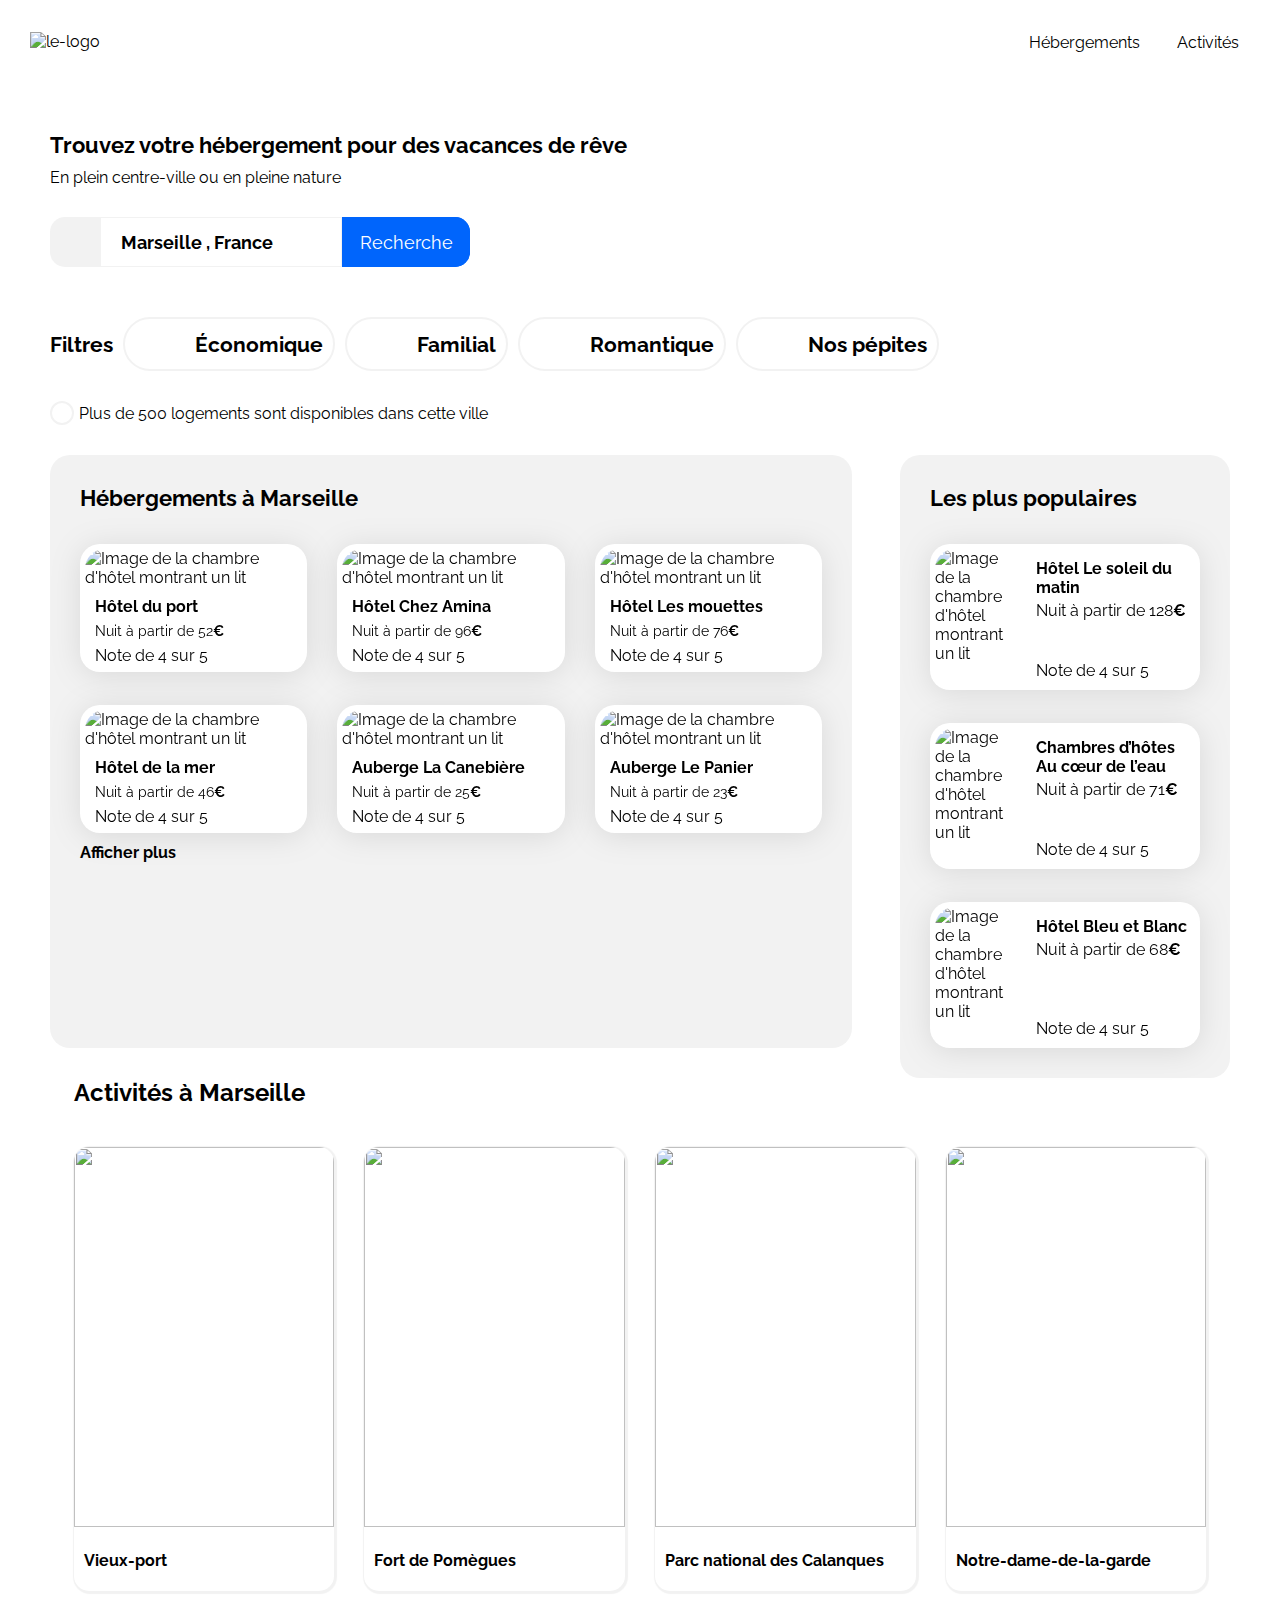
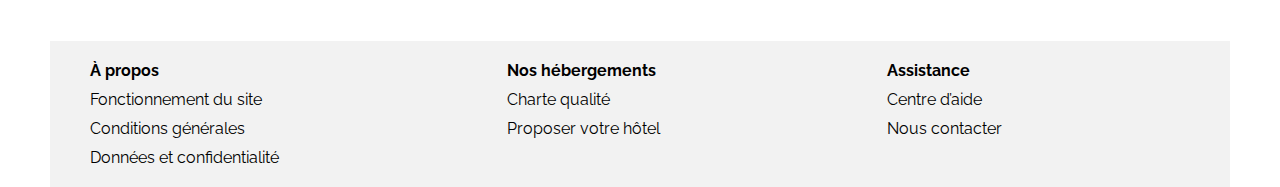
==== commit 8a7157ca: "ajout padding generale, hover ..." ====
--- a/index.html
+++ b/index.html
@@ -20,8 +20,12 @@
             <div class="entete flexBetween">
                 <img src="images/logo/Booki.png" alt="le-logo" >
                 <div class="sizeLiens flexAround">
-                    <div class="sizeLien flexCenter bordureLien bordureLienM-B"><a class="colorLiens2 DecorationNone" href="#hebergements" >Hébergements</a></div>
-                    <div class="sizeLien flexCenter bordureLienM-G"><a class="colorLiens1 DecorationNone" href="#activites" >Activités</a></div>
+                    <div class="sizeLien flexCenter bordureLien bordureLienM-G">
+                        <a class="colorLiens2 DecorationNone" href="#hebergements" >Hébergements</a>
+                    </div>
+                    <div class="sizeLien flexCenter bordureLien bordureLienM-G">
+                        <a class=" colorLiens2  DecorationNone " href="#activites" >Activités</a>
+                    </div>
                 </div> 
             </div>    
         </header>
@@ -31,18 +35,16 @@
                     <h4>Trouvez votre hébergement pour des vacances de rêve </h4>
                     <p>En plein centre-ville ou en pleine nature</p>  
                 </div>
-                <div class="bar-recherche">         
-                    <div class="backGris iconSize flexCenter">
+                <form class="bar-recherche">  
+                    <button class="backGris iconSize flexCenter" type="button">
                         <i class="fa-solid fa-location-dot fa-lg colorNoir"></i>
-                    </div>
-                    <div class="marseille-france">
-                        <input class="flex-center rechercheBordure " type="search" placeholder="Marseille , France">
-                    </div>   
-                    <div class="boutonRecherche flexCenter backBleu ">
-                        <span class="boutonReNone">Rechercher </span>
-                        <span class="DeskNone"><i class="fas fa-search"></i></span>
-                    </div>
-                </div>
+                    </button>      
+                    <input class="marseille-france flex-center rechercheBordure" type="text" name="" placeholder="Marseille , France">
+                    <button class="boutonRecherche flexCenter backBleu ">
+                        <i class="fas fa-search DeskNone backBleu "></i>
+                        <input class="boutonRecherche flexCenter backBleu boutonReNone" type="submit" name="" value="Recherche">
+                    </button>
+                </form>
                 <div class="filtres ">
                     <div class="filtreMarg">
                     <h3>Filtres</h3>
@@ -83,7 +85,7 @@
                     <div class="hebergements-cards">
                         <div class="container1">
                             <article class="card">
-                                <a class="DecorationNone colorLiens1" href="#">
+                                <a class="DecorationNone colorNoir" href="#">
                                     <img src="./images/hebergements/fred-kleber.jpg" alt="Image de la chambre d'hôtel montrant un lit">
                                 <div class="card-content">
                                     <div class="card-txt">
@@ -102,7 +104,7 @@
                                 </a>
                             </article>
                             <article class="card">
-                                <a class="DecorationNone colorLiens1" href="#">
+                                <a class="DecorationNone colorNoir" href="#">
                                     <img src="./images/hebergements/febrian-zakaria.jpg" alt="Image de la chambre d'hôtel montrant un lit">
                                 <div class="card-content">
                                     <div class="card-txt">
@@ -121,7 +123,7 @@
                                 </a>
                             </article>
                             <article class="card">
-                                <a class="DecorationNone colorLiens1" href="#">
+                                <a class="DecorationNone colorNoir" href="#">
                                     <img src="./images/hebergements/reisetopia.jpg" alt="Image de la chambre d'hôtel montrant un lit">
                                     <div class="card-content">
                                         <div class="card-txt">
@@ -142,7 +144,7 @@
                         </div>
                         <div class="container2">
                         <article class="card">
-                            <a class="DecorationNone colorLiens1" href="#">
+                            <a class="DecorationNone colorNoir" href="#">
                                 <img src="./images/hebergements/annie-spratt.jpg" alt="Image de la chambre d'hôtel montrant un lit">
                                 <div class="card-content">
                                     <div class="card-txt">
@@ -161,7 +163,7 @@
                             </a>
                         </article>
                         <article class="card">
-                            <a class="DecorationNone colorLiens1" href="#">
+                            <a class="DecorationNone colorNoir" href="#">
                                 <img src="./images/hebergements/marcus-loke.jpg" alt="Image de la chambre d'hôtel montrant un lit">
                             <div class="card-content">
                                 <div class="card-txt">
@@ -180,7 +182,7 @@
                             </a>
                         </article>
                         <article class="card">
-                            <a class="DecorationNone colorLiens1" href="#">
+                            <a class="DecorationNone colorNoir" href="#">
                                 <img src="./images/hebergements/nicate-lee.jpg" alt="Image de la chambre d'hôtel montrant un lit">
                                 <div class="card-content">
                                     <div class="card-txt">
@@ -269,25 +271,25 @@
                      <h2>Activités à Marseille </h2>
                 </div>   
                 <div class="activites-cards">
-                    <a class="DecorationNone colorLiens1" href="#">
+                    <a class="DecorationNone colorNoir" href="#">
                         <div class="card-content">
                             <img src="images/activites/reno-laithienne.jpg" alt="">
                             <h4>Vieux-port</h4>
                         </div>
                     </a>
-                    <a class="DecorationNone colorLiens1" href="#">
+                    <a class="DecorationNone colorNoir" href="#">
                         <div class="card-content">
                             <img src="images/activites/paul-hermann.jpg" alt="">
                             <h4>Fort de Pomègues</h4>
                         </div>
                     </a>
-                    <a class="DecorationNone colorLiens1" href="#">
+                    <a class="DecorationNone colorNoir" href="#">
                         <div class="card-content">
                             <img src="images/activites/kilyan-sockalingum.jpg" alt="">
                             <h4>Parc national des Calanques</h4>
                         </div>
                     </a>
-                    <a class="DecorationNone colorLiens1" href="#">
+                    <a class="DecorationNone colorNoir" href="#">
                         <div  class="card-content" >
                             <img  src="images/activites/florian-wehde.jpg"  alt="">
                             <h4>Notre-dame-de-la-garde</h4>
--- a/css/style.css
+++ b/css/style.css
@@ -1,13 +1,20 @@
 /****** General ***********/
 
 * {
+    max-width: 1440px;
     margin: 0;
     padding: 0;
     font-family: 'Raleway', sans-serif;
 }
-/*main{
-    padding-left: 20px;
-}*/
+header{
+    margin: 0 10px 0 30px;
+}
+main{
+   margin: 50px; 
+}
+footer{
+margin:0 50px 0 50px;
+}
 
 :root {
     --main-color: #0065FC;
@@ -15,11 +22,36 @@
     --filter-bg-color: #DEEBFF;
 }
 
-.fa-solid {
-    color: var(--main-color);
-}
-
-
+.fa-solid{
+    color: var(--main-color)
+}
+.section-title {
+    margin: 0;
+    font-size: 22px;
+}
+
+.card {
+    background-color: white;
+    border-radius: 20px;
+    padding: 5px;
+    filter: drop-shadow(0px 3px 15px rgba(0, 0, 0, 0.1));
+}
+
+.card img {
+    object-fit: cover;
+}
+
+.card-title {
+    font-size: 16px;
+}
+
+.euro {
+    font-weight: 700;
+}
+
+.neutralStar {
+    color: var(--main-bg-color)
+}
 /***** body *****/
 
 /******** Tout mes flex ******/
@@ -48,7 +80,6 @@
 }
 /***** mes liens de navigation et leur couleurs ****/
 .entete img{
-    
     width: 80px;
 }
 
@@ -59,15 +90,19 @@
     width: 50%;
     height: 80px;
 }
-.colorLiens1{
+.colorLiens2{
     color: #000000;
 }
-.colorLiens2{
+.colorLiens2:hover{
     color: #0065FC;
 }
 .bordureLien{
+    border-top: white 2px solid;
+}
+.bordureLien:hover{
     border-top: #0065FC 2px solid;
-}
+} 
+
 .rechercheBordure{
     border: 1px solid #F2F2F2;
 }
@@ -99,7 +134,7 @@
 
 .txtsDebut p{
     font-size: 16px;
-    margin-top: 20px;
+    margin-top: 10px;
 }
 .txtsDebut h4{
     font-size: 22px;
@@ -109,38 +144,36 @@
     display: flex;
     flex-direction: row;
     padding-top: 30px;
-    
 }
 .iconSize{
     width: 50px;
-    height: 49px;
+    height: 50px;
     background-color:#F2F2F2;
     color: #000000;
     border-radius: 15px 0 0 15px;
+    border: none;
 }
 .iconSize i{
     align-self: center;
     width: 14px;
     height: 18px;
     padding-top: 15px;
+    font-size: x-large;
 }
 .marseille-france{
-    width: 17%;
+    width:220px;
+    height: 48px;
+    padding-left: 20px;
+    font-size: 18px;
+    font-weight: bold;
+}
+.boutonRecherche{
+    width: 128px;
     height: 50px;
-   
-}
-.marseille-france input{
-    width: 100%;
-    height: 49px;
-    font-size: 16px ;
-    font-weight: bold;
-    padding-left: 10px;
-}
-.boutonRecherche{
-    width: 132px;
-    height: 49px;
+    font-size: 18px;
     color: white;
     cursor: pointer;
+    border: none;
     border-radius: 0 15px 15px 0;
 }
 .DeskNone{
@@ -151,14 +184,18 @@
 }
 /**** Filtres *****/
 
-.filtreMarg{
-    margin-top: 15px;
-}
 .filtres{
+width: 100%;
     display: flex;
     flex-direction: row;
     margin-top: 50px;
     margin-bottom:30px;
+    gap: 10px;
+}
+.filtreMarg{
+    font-size: 18px;
+    margin-top: 15px;
+    
 }
 .filtres1-2{
     display: flex;
@@ -167,7 +204,6 @@
 .filtre1{
     display: flex;
     flex-direction: row;
-    margin-left: 10px;
 }
 .filtre2{
     display: flex;
@@ -177,15 +213,18 @@
     height: 50px;
     border: #F2F2F2 2px solid;
     border-radius: 30px ;
-    margin-right: 20px;
+    padding: 0 10px 0 10px;
+    margin-right: 10px;
+    
 }
 .filtresTexte{
+    font-size: 18px;
+    padding-left: 10px;
+
+}
+.filtresIcone{
     height: 50px;
-    padding-right: 20px;
-}
-.filtresIcone{
-    height: 52px;
-    width: 52px;
+    width: 50px;
     border-radius: 25px;
     color: #0065FC;   
 }
@@ -208,33 +247,7 @@
 }
 
 /******   ******/
-.section-title {
-    margin: 0;
-    font-size: 22px;
-}
-
-.card {
-    background-color: white;
-    border-radius: 20px;
-    padding: 5px;
-    filter: drop-shadow(0px 3px 15px rgba(0, 0, 0, 0.1));
-}
-
-.card img {
-    object-fit: cover;
-}
-
-.card-title {
-    font-size: 16px;
-}
-
-.euro {
-    font-weight: 700;
-}
-
-.neutralStar {
-    color: var(--main-bg-color)
-}
+
 
 /****** Hebergements And Populaires ***********/
 .hebergements-and-populaires {
@@ -346,6 +359,7 @@
     height: 136px;
     border-top-left-radius: 20px;
     border-bottom-left-radius: 20px;
+    object-fit: cover;
 }
 
 .populaires-cards .card-content {
@@ -385,7 +399,7 @@
     gap: 30px;
     margin-top: 40px;
 }
-.activites-cards .card-content{
+.activites-cards a{
     display: flex;
     flex-direction: column;
     width: 100%;  
@@ -395,13 +409,14 @@
 }
 .activites-cards .card-content img{
     width: 100%;
-    height: 400px;
+    height: 380px;
     border-top-left-radius:15px;
     border-top-right-radius: 15px;
+    object-fit: cover;
 }
 .activites-cards .card-content h4{
     height: 30px;
-    margin-top: 0px;
+    margin-bottom: 10px;
     border-bottom-left-radius: 15px;
     border-bottom-right-radius: 15px;
     padding-left: 10px;
@@ -432,6 +447,9 @@
 /* Medium devices (tablets, less/equal than 1024px) */
 @media (max-width: 1024px) {
     /*********** enetete *****/
+    header{
+        margin: 0 20px 0 50px;
+    }
     .entete{
 
     }
@@ -447,52 +465,13 @@
         width: 50%;
         height: 80px;
     }
-    /***** Bar de recherche ****/  
-     .bar-recherche{
-    display: flex;
-    flex-direction: row;
-    margin-top: 10px;
-    margin-bottom: -30px;
-    
-}
-.iconSize{
-    width: 70px;
-    height: 59px;
-    background-color:#F2F2F2;
-    color: #000000;
-    border-radius: 15px 0 0 15px;
-}
-.iconSize i{
-    align-self: center;
-    font-size: xx-large;
-    padding-top: 15px;
-}
+    /***** Bar de recherche **/
 .marseille-france{
-    width: 40%;
-    height: 60px;
-   
-}
-.marseille-france input{
-    width: 100%;
-    height: 59px;
-    font-size: 18px;
-    padding-left: 20px;
-}
-.boutonRecherche{
-    width: 100px;
-    height: 59px;
-    color: white;
-    cursor: pointer;
-    border-radius: 0 15px 15px 0;
-}
-.DeskNone{
-    display: none;
-}
-::placeholder{
-    color: #000000;
-}
-    /***** filtres ******/
+width: 250px;
+}
+    /******** filtres ********/
     .filtres{
+        width: 100%;
         display: flex;
         flex-direction: column;
     }
@@ -500,9 +479,15 @@
         margin-bottom: 20px;
     }
     .filtres1-2{
+        width: 115%;
         display: flex;
         flex-direction: row;
     }
+
+    .filtresTexte{
+        font-size: 16px;
+    }
+
     /******* hebergement and populaires******/
     .hebergements-and-populaires {
         flex-direction: column;
@@ -543,23 +528,34 @@
     .activites-cards{
     }
     .activites-cards .card-content img{
-        height: 200px;
+        height: 230px;
         object-fit: cover;
     }
     .activites-cards .card-content h4{
-        height: 40px;
+        padding-bottom: 10px;
+        padding-top: 10px;
+        height: 20px;
         font-size: 14px;
-        
-    
-    }
-}
+    
+    }
+}
+
+
 /* Small devices (phones, less than 768px) */
-@media (max-width: 767.98px) {
+@media (max-width: 768px) {
     /* ... */
     
 /**  header **/
+header{
+    margin: 0;
+}
+main{
+    margin: 30px;
+}
+footer{
+    margin: 0 30px 0 30px;
+}
    /***** mes liens de navigation et leur couleurs ****/ 
-
 .entete{
     width: 100%;
     display: flex;
@@ -567,11 +563,12 @@
    
 }
 .entete img{
-    width: 62px;
-    height: 20px;
-    padding: 30px;
+    width: 66px;
+    height: 25px;
+    padding: 50px 50px 0 50px;
 }
 .sizeLiens{
+    margin-top: 0;
     width: 100%;
     flex-direction: row;  
 
@@ -579,16 +576,23 @@
 .sizeLien {
     font-size: 16px;
 }
-.bordureLien{
+.bordureLien:hover{
     border-top: none;
 }
-.bordureLienM-B{
-    border-bottom: #0065FC 1px solid;
+.colorLiens2{
+    color: #000000;
+}
+.colorLiens2:hover{
+    color: #0065FC;
 }
 .bordureLienM-G{
-    border-bottom:  #F2F2F2 1px solid;
+    border-bottom: #F2F2F2 2px solid;
+}
+.bordureLienM-G:hover{
+    border-bottom: #0065FC 2px solid;
 }
   
+
 /****** textes debut *******/
 .txtsDebut{
     width: 90%;
@@ -598,6 +602,7 @@
     padding: 15px;
 }
 .txtsDebut h4{
+    font-size: 18px;
     margin-bottom: 15px;
 }
    
@@ -619,46 +624,61 @@
     /***** Bar de recherche ***/
    .bar-recherche{
     width: 100%;
-    padding-left: 15px;
+   
     
    }
    .iconSize{
-    width: 60px;
+    width: 70px;
     height: 60px;
-   }
-   .iconSize i{
-    font-size: x-large;
-   } 
-   .marseille-france{
-    width: 60%;
+    background-color:#F2F2F2;
+    color: #000000;
+    border-radius: 15px 0 0 15px;
+    border: none;
+}
+.iconSize i{
+    align-self: center;
+    width: 14px;
+    height: 18px;
+    padding-top: 15px;
+    font-size: 22px;
+}
+form input{
+    width: auto;
+}
+.marseille-france{
+    box-sizing: border-box;
+    width: 400px;
     height: 60px;
-   }
-   .marseille-france input{
-    width: 110%;
+    font-size: 16px;
+    font-weight: bold;
+    border-right: none;
+}
+.boutonRecherche{
+    position: relative;
+    left: -10px;
+    width: 70px;
     height: 60px;
+    cursor: pointer;
+    border: none;
+    border-radius: 15px 15px 15px 15px;
+}
+.boutonRecherche i{
     font-size: 22px;
-    padding-left: 50px;
+}
+   .DeskNone{
+    display: block;
+    font-size: large;
+    padding-left: 0px;
+    padding-top: 5px;
+    border: none;
    }
    .boutonReNone{
     display: none;
    }
-   .boutonRecherche{
-    display: block;
-    width: 70px;
-    height: 60px;
-    border-radius: 15px;
-   }
-   .DeskNone{
-    display: block;
-    font-size: x-large;
-    padding-left: 20px;
-    padding-top: 15px;
-   }
-
 /**** Filtres *****/
 .filtres{
     width: 100%;
-    margin-left: 15px;
+    margin-top: 5px;
 }
 .filtres1-2{
     flex-direction: column;
@@ -666,7 +686,7 @@
     width: 100%;
 }
 .filtreMarg{
-    padding-bottom: 20px;
+    padding-bottom: 5px;
     font-size: 18px;  
     
 }
@@ -681,17 +701,20 @@
 }
 
 .filtreBox{
-    width: 45%;
+    width: 100%;
     height: 70px;
     border: #F2F2F2 2px solid;
     border-radius: 30px ;
 }
 .filtresTexte{
+    position: inherit;
     font-size: 18px; 
+    
 }
 .filtresIcone{
-   width: 10%;
-   height: 22px;
+   width: 10px;
+   height: 16px;
+   
 }
 
 /****** Populaires mobile***********/
@@ -744,10 +767,10 @@
     
 }
 .populaires-cards .card-subtitle {
+    font-size: 14px;
+}
+.populaires-cards .card-title {
     font-size: 16px;
-}
-.populaires-cards .card-title {
-    font-size: 18px;
 }
 /****** hebergements-and-populaires ****/
 .hebergements-and-populaires .hebergements{
@@ -767,8 +790,8 @@
     order: 2;
     width: 100%;
 }
-.hebergements-title  h2{
-font-size: 22px;    
+.hebergements-title {
+font-size: 16px;    
 }
 .hebergements-cards .container1{
     width: 100%;
@@ -801,7 +824,7 @@
     gap: 8px;
 }
 .hebergements-cards .card-title {
-    font-size: 16px;
+    font-size: 14px;
 }
 .hebergements-cards .card-subtitle {
     font-size: 14px;
@@ -824,7 +847,7 @@
     
 }
 .activites-title {
-    font-size: 18px;
+    font-size: 16px;
 }
 .activites-cards{
     display: flex;
@@ -838,13 +861,14 @@
     
 }
 .activites-cards .card-content h4{
-    font-size: 16px;
+    font-size: 14px;
     margin-left:10px ;
+    margin-bottom: 0px;
 }
 
 /****** footer *****/
 footer{
- width: 100%;
+ 
  
 }
 footer nav{
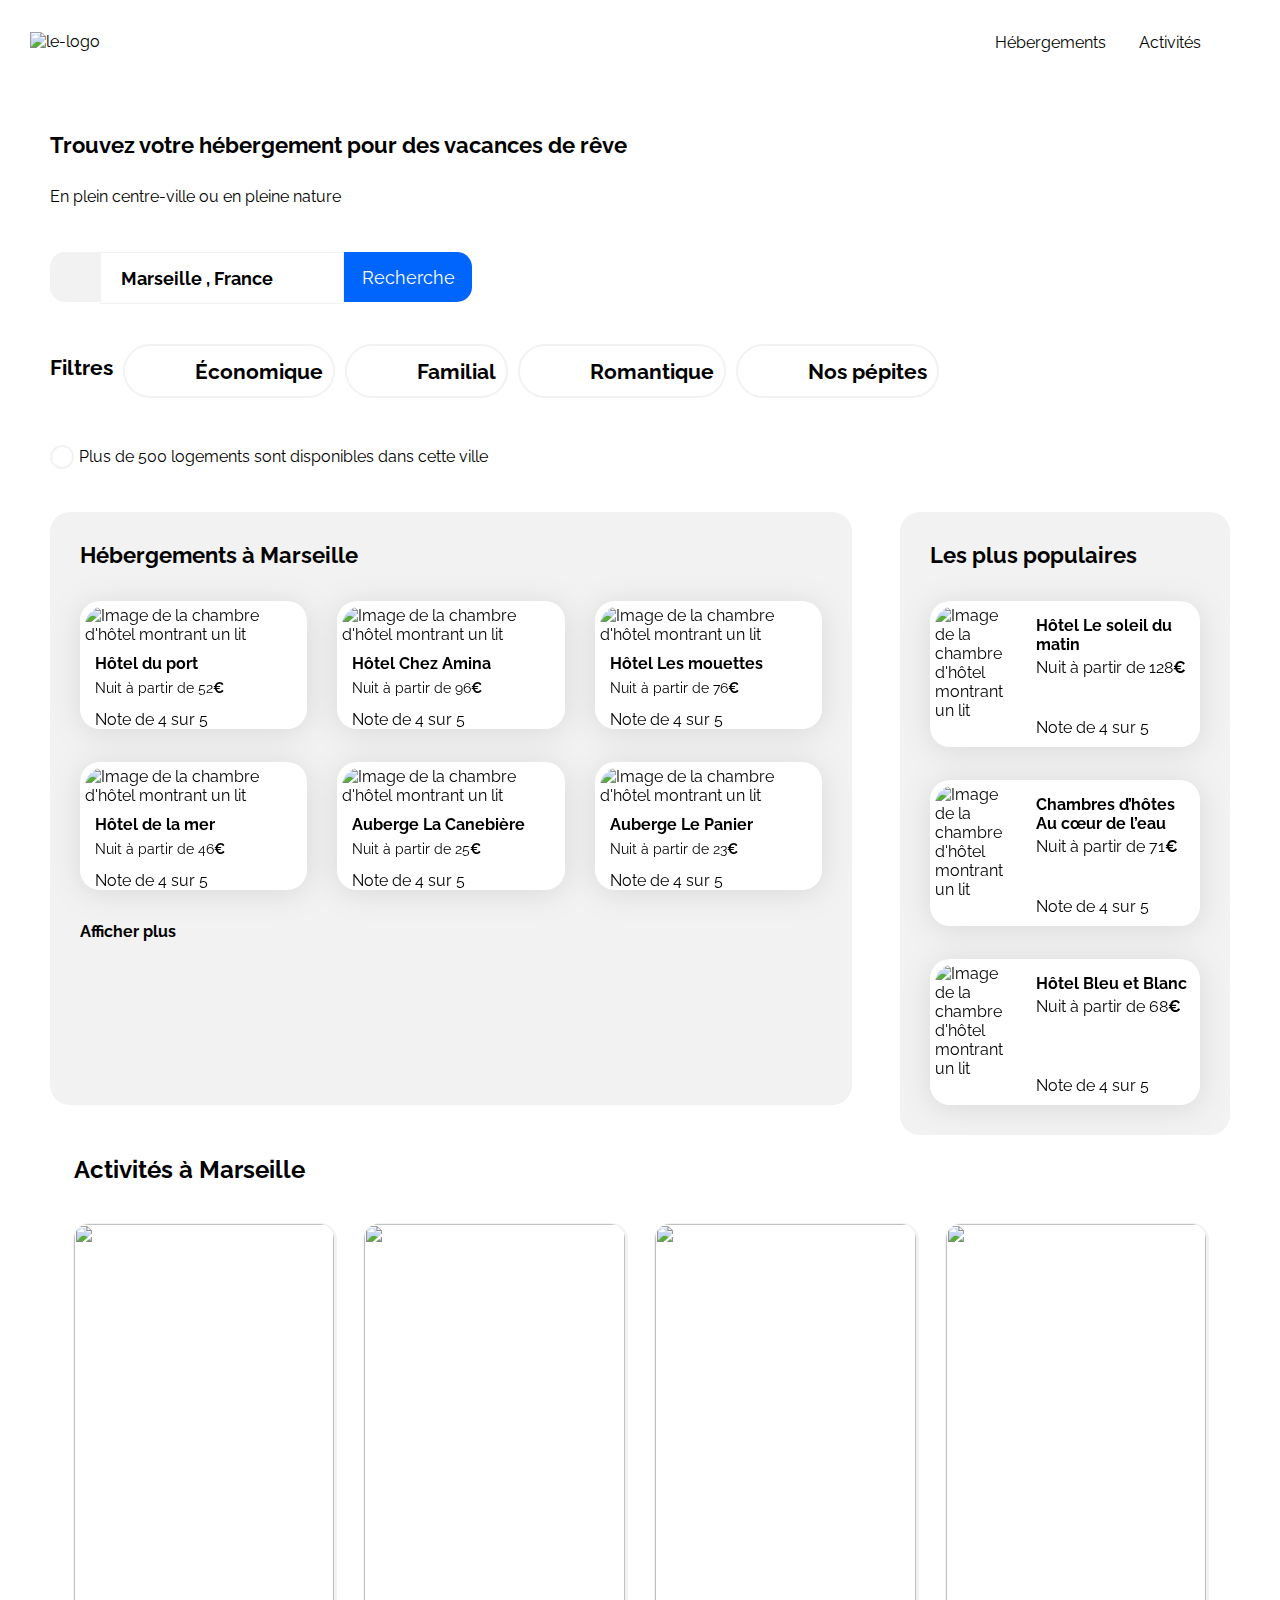
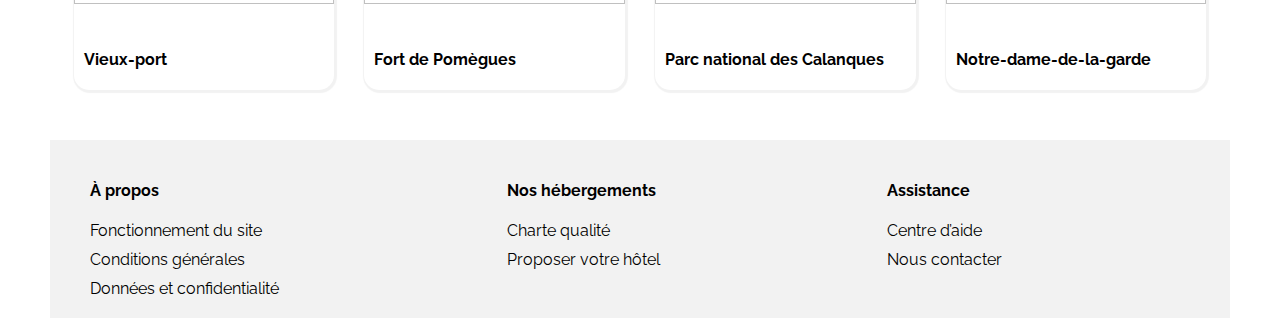
==== commit 3631bd72: "modifs generale" ====
--- a/index.html
+++ b/index.html
@@ -30,12 +30,12 @@
             </div>    
         </header>
         <main>
-            <section>
+            <section class="main-1">
                 <div class="txtsDebut">
                     <h4>Trouvez votre hébergement pour des vacances de rêve </h4>
                     <p>En plein centre-ville ou en pleine nature</p>  
                 </div>
-                <form class="bar-recherche">  
+                <form class="bar-recherche flex-center">  
                     <button class="backGris iconSize flexCenter" type="button">
                         <i class="fa-solid fa-location-dot fa-lg colorNoir"></i>
                     </button>      
--- a/css/style.css
+++ b/css/style.css
@@ -1,13 +1,15 @@
 /****** General ***********/
 
 * {
+    
+    font-family: 'Raleway', sans-serif;
+}
+header{
+    margin: 0 50px 0 30px;
+}
+body{
     max-width: 1440px;
-    margin: 0;
-    padding: 0;
-    font-family: 'Raleway', sans-serif;
-}
-header{
-    margin: 0 10px 0 30px;
+    margin: auto;
 }
 main{
    margin: 50px; 
@@ -185,21 +187,22 @@
 /**** Filtres *****/
 
 .filtres{
-width: 100%;
-    display: flex;
-    flex-direction: row;
-    margin-top: 50px;
+    width: 100%;
+    display: flex;
+    flex-direction: row;
+    margin-top: 30px;
     margin-bottom:30px;
     gap: 10px;
 }
 .filtreMarg{
     font-size: 18px;
-    margin-top: 15px;
+    margin-top: 0;
     
 }
 .filtres1-2{
     display: flex;
     flex-direction: row;
+    margin-top: 10px;
 }
 .filtre1{
     display: flex;
@@ -331,7 +334,8 @@
 }
 
 .hebergements-cards .card-rating {
-    margin-top: 7px;
+    margin-bottom: 5px;
+    margin-top: 0;
 }
 
 .afficherPlus{
@@ -450,13 +454,6 @@
     header{
         margin: 0 20px 0 50px;
     }
-    .entete{
-
-    }
-    .entete img{
-       
-        width: 80px;
-    }
     
     .sizeLiens{
         width : 30%;
@@ -476,13 +473,9 @@
         flex-direction: column;
     }
     .filtreMarg{
-        margin-bottom: 20px;
-    }
-    .filtres1-2{
-        width: 115%;
-        display: flex;
-        flex-direction: row;
-    }
+        margin-bottom: 0;
+    }
+  
 
     .filtresTexte{
         font-size: 16px;
@@ -550,11 +543,21 @@
     margin: 0;
 }
 main{
-    margin: 30px;
+    margin:0 ;
+}
+main .main-1{
+    margin:0 30px 0 30px;
+}
+body{
+    width: 100%;
+}
+body main .hebergements-and-populaires .populaires{
+    margin: 0;
 }
 footer{
-    margin: 0 30px 0 30px;
-}
+    margin: 0;
+}
+
    /***** mes liens de navigation et leur couleurs ****/ 
 .entete{
     width: 100%;
@@ -595,11 +598,9 @@
 
 /****** textes debut *******/
 .txtsDebut{
-    width: 90%;
-    height: 79px;
-    gap: 20px;
-    margin-bottom: 10px;
-    padding: 15px;
+   font-size: 20px;
+ 
+    
 }
 .txtsDebut h4{
     font-size: 18px;
@@ -607,6 +608,7 @@
 }
    
 /****** paragraphe info *****/
+
 .infoIcone{
     border: 1px solid #F2F2F2;
     border-radius: 20px;
@@ -624,7 +626,6 @@
     /***** Bar de recherche ***/
    .bar-recherche{
     width: 100%;
-   
     
    }
    .iconSize{
@@ -641,9 +642,6 @@
     height: 18px;
     padding-top: 15px;
     font-size: 22px;
-}
-form input{
-    width: auto;
 }
 .marseille-france{
     box-sizing: border-box;
@@ -717,14 +715,24 @@
    
 }
 
+/****** hebergements-and-populaires ****/
+.hebergements-and-populaires section {
+    background-color: #F2F2F2;
+    border-radius: 0;
+    padding: 50px;
+    box-sizing: border-box;
+}
+
 /****** Populaires mobile***********/
-.populaires {
-    display: flex;
-    flex-direction: column;
-    width: 100%;
-    order: 1;
-    background-color: #f2f2f2;
-}
+.hebergements-and-populaires .populaires{
+    display: flex;
+    flex-direction: column;
+    background-color: #F2F2F2;
+    border-radius: 0;
+    width: 100%;
+    box-sizing: border-box;
+    
+}y
 .populaires-title{
     width: 100%;
     display: flex;
@@ -777,14 +785,12 @@
     background-color: #ffffff;
     width: 100%;
 }
-.hebergements-and-populaires .populaires{
-    background-color: #F2F2F2;
-    border-radius: 0;
-    width: 100%;
-    
-}
+
 /****** Hebergements  mobile***********/
-
+.hebergements-and-populaires .hebergements{
+    background-color: #ffffff;
+    width: 100%;
+}
 .hebergements {
     margin-top: 20px;
     order: 2;
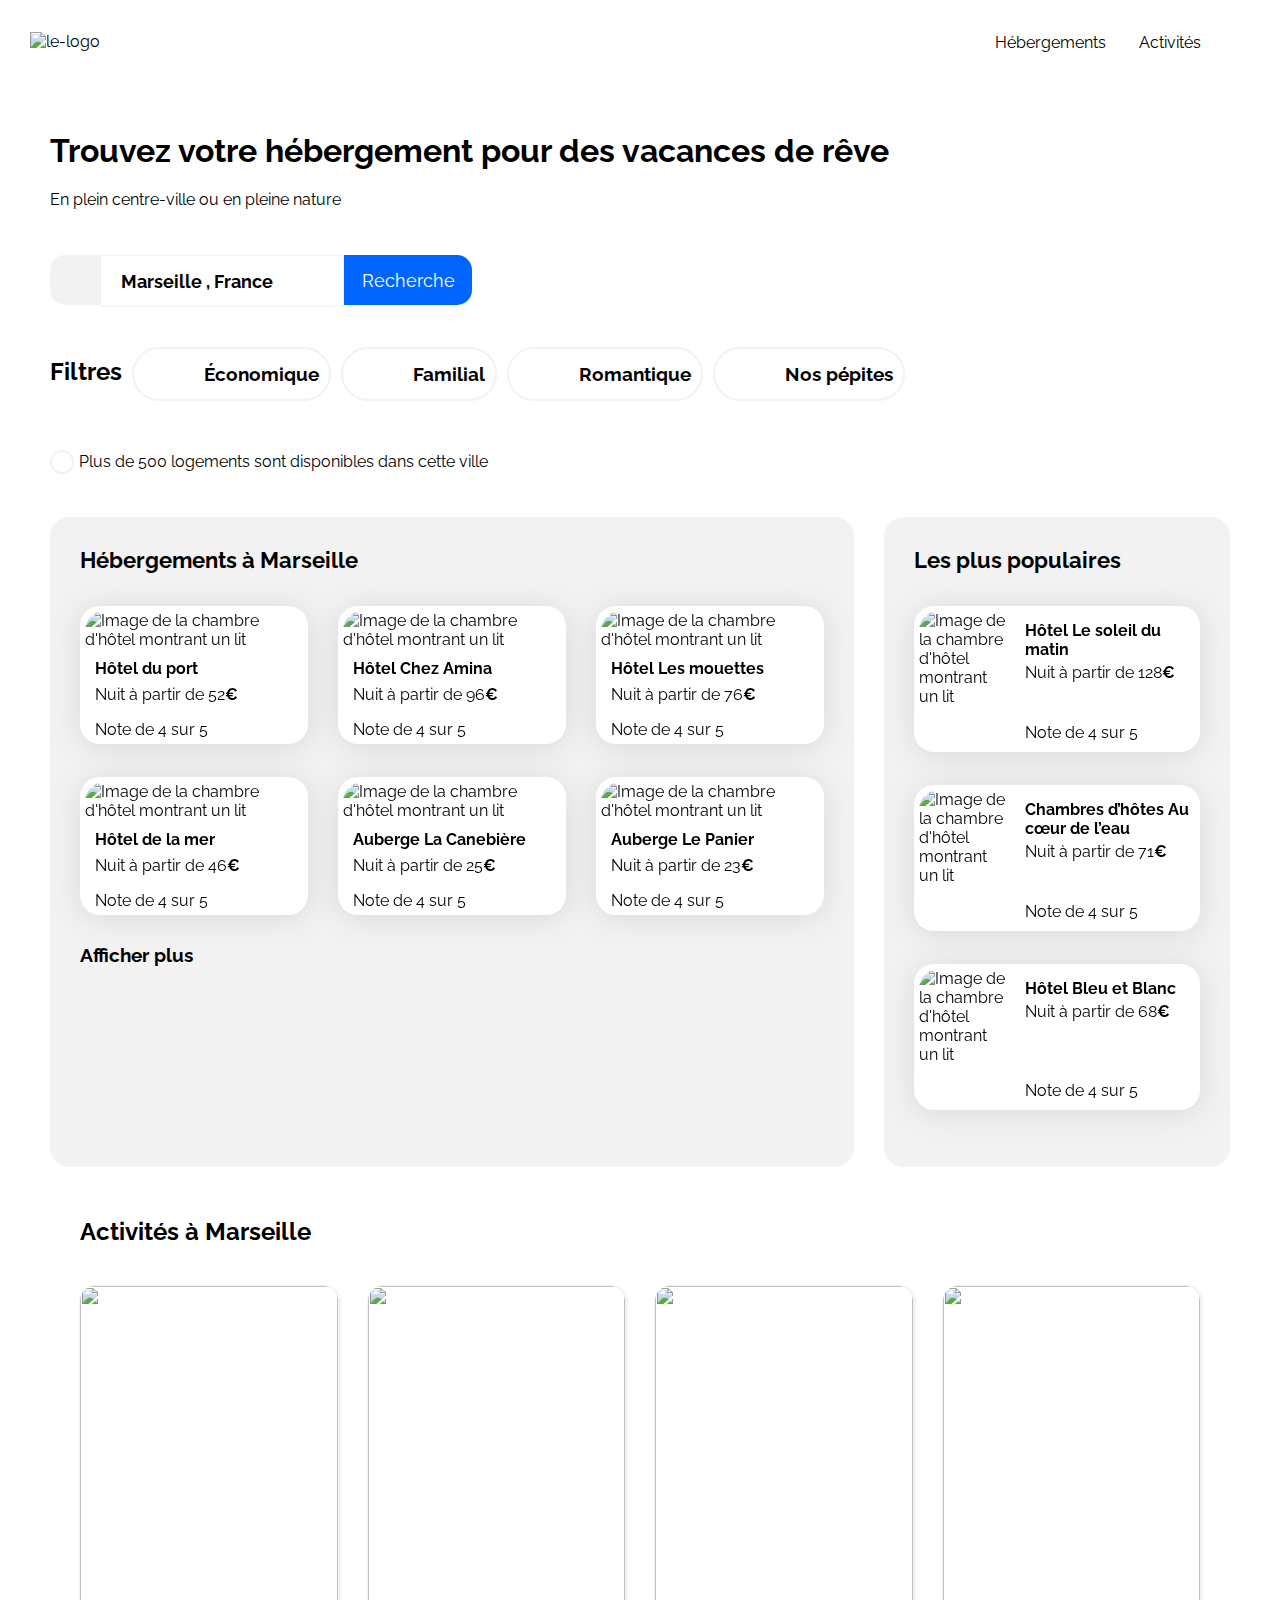
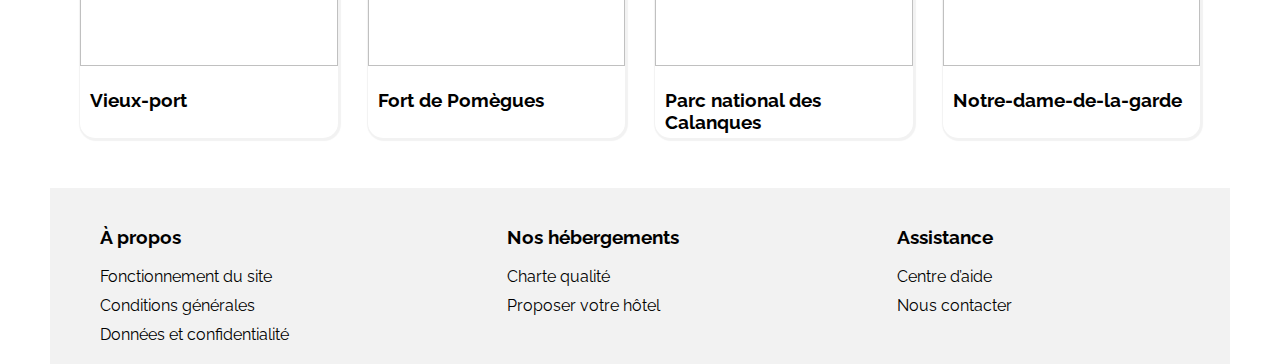
==== commit a4fb326c: "modifs finale" ====
--- a/index.html
+++ b/index.html
@@ -13,7 +13,6 @@
         crossorigin="anonymous" referrerpolicy="no-referrer" >
     <link rel="stylesheet" href="./css/style.css">
 </head>
-
 <body>
     <div class="main-container">
         <header >
@@ -32,7 +31,7 @@
         <main>
             <section class="main-1">
                 <div class="txtsDebut">
-                    <h4>Trouvez votre hébergement pour des vacances de rêve </h4>
+                    <h1>Trouvez votre hébergement pour des vacances de rêve </h1>
                     <p>En plein centre-ville ou en pleine nature</p>  
                 </div>
                 <form class="bar-recherche flex-center">  
@@ -47,7 +46,7 @@
                 </form>
                 <div class="filtres ">
                     <div class="filtreMarg">
-                    <h3>Filtres</h3>
+                    <h2>Filtres</h2>
                     </div>
                     <div class="filtres1-2">
                         <div class=" filtre1">
@@ -202,7 +201,7 @@
                         </article>
                         </div>
                         <div class="afficherPlus">
-                            <h4>Afficher plus</h4>
+                            <h3>Afficher plus</h3>
                         </div>
                     </div>
                 </section>
@@ -233,7 +232,7 @@
                             <img src="./images/hebergements/aw-creative.jpg" alt="Image de la chambre d'hôtel montrant un lit">
                             <div class="card-content">
                                 <div class="card-txt">
-                                    <h3 class="card-title">Chambres d’hôtes Au cœur de l’eau</h3>
+                                    <h2 class="card-title">Chambres d’hôtes Au cœur de l’eau</h3>
                                     <p class="card-subtitle">Nuit à partir de 71<span class="euro">€</span></p>
                                 </div>
                                 <div class="card-rating">
@@ -274,25 +273,25 @@
                     <a class="DecorationNone colorNoir" href="#">
                         <div class="card-content">
                             <img src="images/activites/reno-laithienne.jpg" alt="">
-                            <h4>Vieux-port</h4>
+                            <h3>Vieux-port</h3>
                         </div>
                     </a>
                     <a class="DecorationNone colorNoir" href="#">
                         <div class="card-content">
                             <img src="images/activites/paul-hermann.jpg" alt="">
-                            <h4>Fort de Pomègues</h4>
+                            <h3>Fort de Pomègues</h3>
                         </div>
                     </a>
                     <a class="DecorationNone colorNoir" href="#">
                         <div class="card-content">
                             <img src="images/activites/kilyan-sockalingum.jpg" alt="">
-                            <h4>Parc national des Calanques</h4>
+                            <h3>Parc national des Calanques</h3>
                         </div>
                     </a>
                     <a class="DecorationNone colorNoir" href="#">
                         <div  class="card-content" >
                             <img  src="images/activites/florian-wehde.jpg"  alt="">
-                            <h4>Notre-dame-de-la-garde</h4>
+                            <h3>Notre-dame-de-la-garde</h3>
                         </div>
                     </a>
                 </div>
@@ -301,18 +300,18 @@
         <footer>
             <nav class="footerContent">
                 <div>
-                    <h4>À propos</h4>
+                    <h3>À propos</h3>
                     <div class="footerLienMarg"><a href="" class="DecorationNone colorNoir">Fonctionnement du site</a></div>
                     <div class="footerLienMarg"><a href="" class="DecorationNone colorNoir">Conditions générales </a></div>
                     <div class="footerLienMarg"><a href="" class="DecorationNone colorNoir">Données et confidentialité</a></div>
                 </div>
                 <div class="footerContent">
-                    <h4>Nos hébergements</h4>
+                    <h3>Nos hébergements</h3>
                     <div class="footerLienMarg"><a href="" class="DecorationNone colorNoir" >Charte qualité</a></div>
                     <div class="footerLienMarg"><a href="" class="DecorationNone colorNoir">Proposer votre hôtel</a></div>
                 </div>
                 <div class="footerContent ">
-                    <h4>Assistance</h4>
+                    <h3>Assistance</h3>
                     <div class="footerLienMarg"> <a href="#" class="DecorationNone colorNoir">Centre d’aide</a></div>
                     <div class="footerLienMarg"><a href="#" class="DecorationNone colorNoir" >Nous contacter</a></div>
                 </div>
--- a/css/style.css
+++ b/css/style.css
@@ -135,11 +135,11 @@
 /****** txtsDebut *******/
 
 .txtsDebut p{
-    font-size: 16px;
+   /* font-size: 16px; */
     margin-top: 10px;
 }
-.txtsDebut h4{
-    font-size: 22px;
+.txtsDebut h1{
+    /*font-size: 22px;*/
 }
 /***** Bar de recherche ***/
 .bar-recherche{
@@ -195,7 +195,7 @@
     gap: 10px;
 }
 .filtreMarg{
-    font-size: 18px;
+    /*font-size: 16px;*/
     margin-top: 0;
     
 }
@@ -221,7 +221,7 @@
     
 }
 .filtresTexte{
-    font-size: 18px;
+    /*font-size: 14px; */
     padding-left: 10px;
 
 }
@@ -256,6 +256,8 @@
 .hebergements-and-populaires {
     display: flex;
     justify-content: space-between;
+    box-sizing: border-box;
+    gap: 30px;
 }
 
 .hebergements-and-populaires section {
@@ -268,8 +270,10 @@
 /****** Hebergements ***********/
 
 .hebergements {
-    width: 68%;
+    width: 70%;
+    height: 650px;
     margin-bottom: 30px;
+    box-sizing: border-box;
     
 }
 
@@ -277,11 +281,13 @@
     display: flex;
     justify-content: space-between;
     align-items: center;
+    /*font-size: 22px;*/
 }
 .hebergements-cards {
     display: inline-flex;
     flex-direction: column;
     width: 100%;
+   
 
 }
 .hebergements-cards .container1{
@@ -315,7 +321,7 @@
 
 .hebergements-cards .card-content {
     width: 100%;
-    height: 80px;
+    height: 90px;
     display: flex;
     flex-direction: column;
     justify-content: space-between;
@@ -326,10 +332,11 @@
 .hebergements-cards .card-title {
     margin-bottom: 2px;
     margin-top: 0;
+  /*  font-size: 16px; */
 }
 
 .hebergements-cards .card-subtitle {
-    font-size: 14px;
+   /* font-size: 14px; */
     margin-top: 7px;
 }
 
@@ -344,13 +351,16 @@
 }
 /****** Populaires ***********/
 .populaires {
-    width: 28%;
+    width: 30%;
+    box-sizing: border-box;
+    height: 650px;
 }
 
 .populaires-title {
     display: flex;
     justify-content: space-between;
     align-items: center;
+   /* font-size: 18px;*/
 }
 
 .populaires-cards .card {
@@ -378,10 +388,12 @@
 .populaires-cards .card-title {
     margin-top: 10px;
     margin-bottom: 4px;
+    /*font-size: 16px;*/
 }
 
 .populaires-cards .card-subtitle {
     margin: 0;
+    /*font-size: 14px;*/
 }
 
 .populaires-cards .card-rating {
@@ -390,11 +402,13 @@
 
 /***** Activites marseille*****/
 .activites {
-    width: 96%;  
-    margin-left: 2%;
+    width: 100%;  
+    box-sizing: border-box;
+    padding: 0 30px 0 30px;
 }
 .activites-title {
   width: 100%;
+/*  font-size: 18px;*/
 }
 .activites-cards{
     display: flex;   
@@ -418,16 +432,14 @@
     border-top-right-radius: 15px;
     object-fit: cover;
 }
-.activites-cards .card-content h4{
+.activites-cards .card-content h3{
     height: 30px;
-    margin-bottom: 10px;
     border-bottom-left-radius: 15px;
     border-bottom-right-radius: 15px;
     padding-left: 10px;
-    padding-top: 20px;
-}
-
-
+    padding-top: 0;
+   /* font-size: 16px;*/
+}
 /****** footer *****/
 footer{
 background-color: #F2F2F2;
@@ -439,7 +451,7 @@
 display: flex;
 justify-content: space-between;
 width: 80%;
-margin-left: 20px;
+margin-left: 30px;
 }
 .footerLienMarg{
     margin-top: 10px;
@@ -472,14 +484,13 @@
         display: flex;
         flex-direction: column;
     }
+    .filtres1-2{
+        margin-top: 0;
+    }
     .filtreMarg{
         margin-bottom: 0;
     }
   
-
-    .filtresTexte{
-        font-size: 16px;
-    }
 
     /******* hebergement and populaires******/
     .hebergements-and-populaires {
@@ -494,6 +505,7 @@
 
     .populaires {
         width: 100%;
+        height: 270px;
         margin-top: 30px;
     }
 
@@ -506,29 +518,19 @@
     .populaires-cards .card {
         width: 30%;
     }
-
-    .populaires-cards .card-title {
-        font-size: 14px;
-    }
-
-    .populaires-cards .card-subtitle {
-        font-size: 13px;
-    }
     /******* activites *******/
     .activites{
         margin-top: 50px;
     }
-    .activites-cards{
-    }
     .activites-cards .card-content img{
         height: 230px;
         object-fit: cover;
     }
-    .activites-cards .card-content h4{
+    .activites-cards .card-content h3{
         padding-bottom: 10px;
         padding-top: 10px;
-        height: 20px;
-        font-size: 14px;
+        
+       /* font-size: 16px;*/
     
     }
 }
@@ -597,13 +599,9 @@
   
 
 /****** textes debut *******/
-.txtsDebut{
-   font-size: 20px;
- 
-    
-}
-.txtsDebut h4{
-    font-size: 18px;
+
+.txtsDebut h1{
+   
     margin-bottom: 15px;
 }
    
@@ -704,19 +702,9 @@
     border: #F2F2F2 2px solid;
     border-radius: 30px ;
 }
-.filtresTexte{
-    position: inherit;
-    font-size: 18px; 
-    
-}
-.filtresIcone{
-   width: 10px;
-   height: 16px;
-   
-}
 
 /****** hebergements-and-populaires ****/
-.hebergements-and-populaires section {
+.hebergements-and-populaires section  {
     background-color: #F2F2F2;
     border-radius: 0;
     padding: 50px;
@@ -730,17 +718,16 @@
     background-color: #F2F2F2;
     border-radius: 0;
     width: 100%;
-    box-sizing: border-box;
-    
-}y
+    height: auto;
+    box-sizing: border-box;
+    
+}
 .populaires-title{
     width: 100%;
     display: flex;
     flex-direction: row;
 }
-.populaires-title h2{
-    font-size: 22px;
-}
+
 .populaires .populaires-cards{
     display: flex;
     flex-direction: column;
@@ -771,34 +758,28 @@
 .populaires-cards .card-txt{
     display: flex;
     flex-direction: column;
-    width: 80%;
-    
-}
-.populaires-cards .card-subtitle {
-    font-size: 14px;
-}
-.populaires-cards .card-title {
-    font-size: 16px;
+    width: 100%;
+    
 }
 /****** hebergements-and-populaires ****/
 .hebergements-and-populaires .hebergements{
     background-color: #ffffff;
     width: 100%;
+    height: auto;
 }
 
 /****** Hebergements  mobile***********/
 .hebergements-and-populaires .hebergements{
     background-color: #ffffff;
     width: 100%;
+    margin-bottom: 0;
 }
 .hebergements {
     margin-top: 20px;
     order: 2;
     width: 100%;
 }
-.hebergements-title {
-font-size: 16px;    
-}
+
 .hebergements-cards .container1{
     width: 100%;
     display: flex;
@@ -823,22 +804,11 @@
 
 .hebergements-cards .card-content {
     width: 100%;
-    height: 80px;
+    height: 100px;
     display: flex;
     flex-direction: column;
     box-sizing: border-box;
     gap: 8px;
-}
-.hebergements-cards .card-title {
-    font-size: 14px;
-}
-.hebergements-cards .card-subtitle {
-    font-size: 14px;
-}
-.hebergements-cards .card-rating {
-    font-size: 14px;      
-    margin-top: 0; 
-
 }
 .afficherPlus{
     align-self: flex-start;
@@ -847,35 +817,27 @@
    .activites {
     display: flex;
     flex-direction: column;
-    width: 90%;
-    padding-left: 15px;
+    width: 98%;
     align-items: center;
-    
-}
-.activites-title {
-    font-size: 16px;
+    margin-bottom: 0;
+    margin-top: 0;
+    padding: 0 50px 50px 50px;
+    box-sizing: border-box;
+    
 }
 .activites-cards{
     display: flex;
     flex-direction: column;
-   justify-content: center;
+    justify-content: center;
 }
 .activites-cards .card-content img{
     width: 100%;
     height: 200px;
-    object-fit: cover;
-    
-}
-.activites-cards .card-content h4{
-    font-size: 14px;
-    margin-left:10px ;
-    margin-bottom: 0px;
-}
-
+    object-fit: cover;   
+}
 /****** footer *****/
 footer{
- 
- 
+ margin: 0;
 }
 footer nav{
     font-size: 16px;
